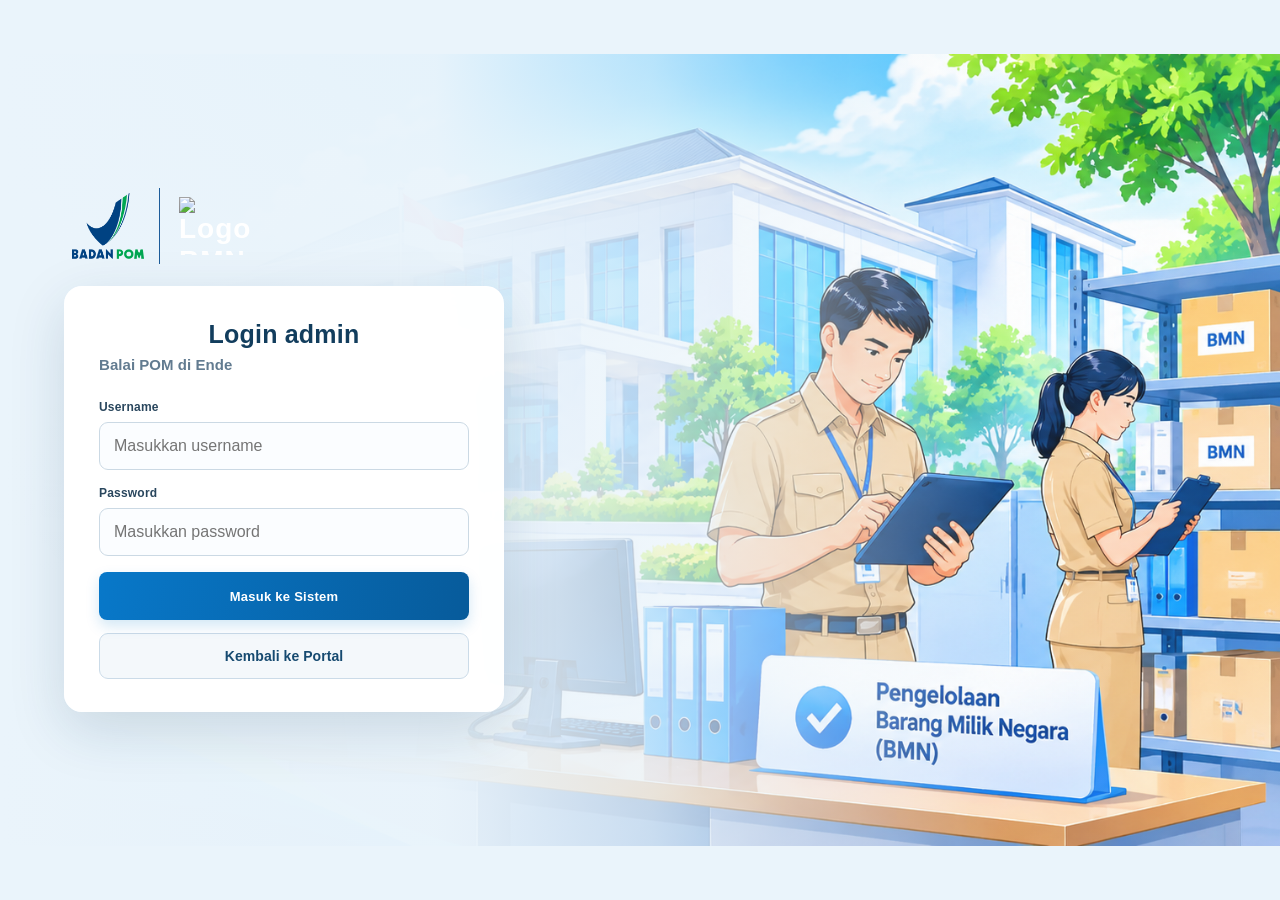
==== admin.html @ e9ae638e "Fix dashboard status indicators and master asset count" ====
<!DOCTYPE html>
<html>
<head>
  <base target="_top">
  <meta charset="UTF-8">
  <meta name="viewport" content="width=device-width, initial-scale=1">
  <link rel="icon" type="image/png" href="logo-bmn.png.png">

  <title>Sistem Manajemen BMN | Balai POM di Ende</title>

  <style>
    :root {
      --navy: #173B5E;
      --navy-dark: #102D49;
      --blue: #2563eb;
      --bg: #f3f6fa;
      --white: #ffffff;
      --text: #1e293b;
      --muted: #64748b;
      --border: #e2e8f0;
      --green: #15803d;
      --red: #dc2626;
      --orange: #d97706;
    }

    * {
      box-sizing: border-box;
      margin: 0;
      padding: 0;
      font-family: Arial, Helvetica, sans-serif;
    }

    body {
      background: var(--bg);
      color: var(--text);
      min-height: 100vh;
    }

    button, input, select, textarea {
      font: inherit;
    }

    button {
      cursor: pointer;
    }

    .hidden {
      display: none !important;
    }

    /* LOGIN */

    #loginPage {
      min-height: 100vh;
      display: flex;
      justify-content: center;
      align-items: center;
      padding: 20px;
      background: linear-gradient(135deg, #102d49, #25618f);
    }

    .login-card {
      background: white;
      width: 100%;
      max-width: 420px;
      padding: 36px;
      border-radius: 16px;
      box-shadow: 0 15px 45px rgba(0,0,0,.2);
    }

    .login-logo {
      width: 65px;
      height: 65px;
      border-radius: 15px;
      background: var(--navy);
      color: white;
      display: flex;
      align-items: center;
      justify-content: center;
      font-size: 28px;
      font-weight: bold;
      margin: 0 auto 18px;
    }

    .login-card h1 {
      text-align: center;
      font-size: 23px;
      color: var(--navy);
      margin-bottom: 7px;
    }

    .login-card .subtitle {
      text-align: center;
      color: var(--muted);
      font-size: 13px;
      margin-bottom: 28px;
    }

    .field {
      margin-bottom: 16px;
    }

    .field label {
      display: block;
      margin-bottom: 7px;
      font-size: 13px;
      font-weight: 600;
    }

    .field input,
    .field select,
    .field textarea {
      width: 100%;
      border: 1px solid var(--border);
      padding: 11px 12px;
      border-radius: 8px;
      outline: none;
      background: white;
      color: var(--text);
    }

    .field input:focus,
    .field select:focus,
    .field textarea:focus {
      border-color: var(--blue);
      box-shadow: 0 0 0 3px rgba(37,99,235,.1);
    }

    .btn {
      border: none;
      padding: 10px 15px;
      border-radius: 8px;
      font-weight: 600;
      font-size: 13px;
      transition: .2s;
    }

    .btn-primary {
      background: var(--navy);
      color: white;
    }

    .btn-primary:hover {
      background: var(--navy-dark);
    }

    .btn-blue {
      background: var(--blue);
      color: white;
    }

    .btn-light {
      background: #eaf0f6;
      color: var(--navy);
    }

    .btn-danger {
      background: #fee2e2;
      color: #b91c1c;
    }

    .btn-success {
      background: #dcfce7;
      color: #166534;
    }

    .btn-block {
      width: 100%;
    }

    .login-error {
      color: var(--red);
      background: #fef2f2;
      padding: 10px;
      border-radius: 7px;
      font-size: 13px;
      margin-bottom: 15px;
    }

    /* LAYOUT */

    #appPage {
      min-height: 100vh;
    }

    .sidebar {
      position: fixed;
      left: 0;
      top: 0;
      bottom: 0;
      width: 245px;
      background: var(--navy-dark);
      color: white;
      padding: 22px 14px;
      z-index: 20;
      overflow-y: auto;
    }

    .brand {
      padding: 8px 12px 25px;
      border-bottom: 1px solid rgba(255,255,255,.15);
      margin-bottom: 20px;
    }

    .brand strong {
      font-size: 18px;
      display: block;
    }

    .brand span {
      color: #bdcfe0;
      font-size: 11px;
      display: block;
      margin-top: 6px;
    }

    .menu-label {
      font-size: 10px;
      color: #9fb4c8;
      padding: 10px 12px;
      text-transform: uppercase;
      letter-spacing: 1px;
    }

    .menu-item {
      display: flex;
      align-items: center;
      gap: 12px;
      padding: 12px;
      border-radius: 8px;
      color: #dce7f1;
      margin-bottom: 5px;
      font-size: 13px;
      cursor: pointer;
      transition: .2s;
    }

    .menu-item:hover,
    .menu-item.active {
      background: rgba(255,255,255,.14);
      color: white;
    }

    .menu-icon {
      width: 20px;
      text-align: center;
      font-size: 16px;
    }

    .sidebar-bottom {
      position: absolute;
      left: 14px;
      right: 14px;
      bottom: 20px;
    }

    .main {
      margin-left: 245px;
      min-height: 100vh;
    }

    .topbar {
      height: 70px;
      background: white;
      border-bottom: 1px solid var(--border);
      display: flex;
      justify-content: space-between;
      align-items: center;
      padding: 0 28px;
    }

    .topbar h2 {
      font-size: 18px;
      color: var(--navy);
    }

    .admin-info {
      display: flex;
      align-items: center;
      gap: 10px;
      font-size: 13px;
    }

    .avatar {
      width: 35px;
      height: 35px;
      border-radius: 50%;
      background: #dbeafe;
      color: var(--navy);
      display: flex;
      align-items: center;
      justify-content: center;
      font-weight: bold;
    }

    .content {
      padding: 28px;
    }

    .page-heading {
      display: flex;
      justify-content: space-between;
      align-items: center;
      gap: 15px;
      flex-wrap: wrap;
      margin-bottom: 22px;
    }

    .page-heading h1 {
      font-size: 23px;
      color: var(--navy);
      margin-bottom: 6px;
    }

    .page-heading p {
      color: var(--muted);
      font-size: 13px;
    }

    /* DASHBOARD */

    .stats-grid {
      display: grid;
      grid-template-columns: repeat(4, minmax(0, 1fr));
      gap: 16px;
      margin-bottom: 24px;
    }

    .stat-card {
      background: white;
      border: 1px solid var(--border);
      border-radius: 12px;
      padding: 20px;
    }

    .stat-card .stat-title {
      color: var(--muted);
      font-size: 12px;
      margin-bottom: 12px;
    }

    .stat-card .stat-value {
      color: var(--navy);
      font-size: 28px;
      font-weight: bold;
    }

    .stat-card .stat-note {
      color: var(--muted);
      font-size: 11px;
      margin-top: 8px;
    }

    .panel {
      background: white;
      border: 1px solid var(--border);
      border-radius: 12px;
      padding: 20px;
      margin-bottom: 20px;
    }

    .panel h3 {
      color: var(--navy);
      font-size: 16px;
      margin-bottom: 12px;
    }

    .panel p {
      color: var(--muted);
      font-size: 13px;
      line-height: 1.7;
    }

    /* MASTER BMN */

    .filter-bar {
      display: grid;
      grid-template-columns: 2fr 1fr 1fr auto;
      gap: 10px;
      margin-bottom: 18px;
    }

    .filter-bar input,
    .filter-bar select {
      width: 100%;
      padding: 10px 12px;
      border: 1px solid var(--border);
      border-radius: 8px;
      outline: none;
      background: white;
      min-width: 0;
    }

    .table-wrap {
      background: white;
      border: 1px solid var(--border);
      border-radius: 12px;
      overflow: hidden;
    }

    .table-scroll {
      overflow-x: auto;
    }

    table {
      width: 100%;
      border-collapse: collapse;
      min-width: 900px;
    }

    th, td {
      text-align: left;
      padding: 13px 14px;
      border-bottom: 1px solid var(--border);
      font-size: 12px;
      vertical-align: middle;
    }

    th {
      background: #f8fafc;
      color: #475569;
      font-weight: 700;
      white-space: nowrap;
    }

    td {
      color: #334155;
    }

    tbody tr:hover {
      background: #f8fafc;
    }

    .badge {
      display: inline-block;
      border-radius: 20px;
      padding: 5px 9px;
      font-size: 10px;
      font-weight: bold;
      white-space: nowrap;
    }

    .badge-green {
      color: #166534;
      background: #dcfce7;
    }

    .badge-red {
      color: #991b1b;
      background: #fee2e2;
    }

    .badge-orange {
      color: #92400e;
      background: #fef3c7;
    }

    .badge-gray {
      color: #475569;
      background: #e2e8f0;
    }

    .action-buttons {
      display: flex;
      gap: 6px;
      white-space: nowrap;
    }

    .action-buttons button {
      padding: 6px 9px;
      font-size: 11px;
    }

    .empty-state {
      text-align: center;
      color: var(--muted);
      padding: 35px !important;
    }

    .table-footer {
      padding: 12px 15px;
      color: var(--muted);
      font-size: 12px;
    }

    /* FORM MODAL */

    .modal {
      position: fixed;
      inset: 0;
      background: rgba(15,23,42,.55);
      z-index: 100;
      display: flex;
      justify-content: center;
      align-items: center;
      padding: 18px;
    }

    .modal-card {
      width: 100%;
      max-width: 760px;
      max-height: 92vh;
      overflow-y: auto;
      background: white;
      border-radius: 14px;
      box-shadow: 0 20px 60px rgba(0,0,0,.2);
    }

    .modal-header {
      padding: 20px 24px;
      border-bottom: 1px solid var(--border);
      display: flex;
      justify-content: space-between;
      align-items: center;
    }

    .modal-header h3 {
      color: var(--navy);
      font-size: 18px;
    }

    .close-button {
      border: none;
      background: transparent;
      font-size: 25px;
      color: var(--muted);
    }

    .modal-body {
      padding: 22px 24px;
    }

    .form-grid {
      display: grid;
      grid-template-columns: repeat(2, minmax(0, 1fr));
      gap: 0 16px;
    }

    .field textarea {
      resize: vertical;
      min-height: 75px;
    }

    .full-width {
      grid-column: 1 / -1;
    }

    .modal-footer {
      padding: 16px 24px;
      border-top: 1px solid var(--border);
      display: flex;
      justify-content: flex-end;
      gap: 10px;
    }

    /* LOADING & TOAST */

    .loading {
      color: var(--muted);
      font-size: 13px;
      padding: 20px;
      text-align: center;
    }

    .toast {
      position: fixed;
      right: 22px;
      bottom: 22px;
      z-index: 200;
      padding: 13px 18px;
      border-radius: 9px;
      background: #166534;
      color: white;
      font-size: 13px;
      box-shadow: 0 5px 20px rgba(0,0,0,.15);
      max-width: calc(100% - 44px);
    }

    .toast.error {
      background: #b91c1c;
    }

    .mobile-menu {
      display: none;
      border: none;
      background: transparent;
      font-size: 23px;
      color: var(--navy);
    }

    .coming-soon {
      background: white;
      border: 1px solid var(--border);
      border-radius: 12px;
      padding: 35px;
      text-align: center;
    }

    .coming-soon h3 {
      color: var(--navy);
      margin-bottom: 10px;
    }

    .coming-soon p {
      color: var(--muted);
      font-size: 13px;
      line-height: 1.7;
    }

    @media (max-width: 1050px) {
      .stats-grid {
        grid-template-columns: repeat(2, 1fr);
      }

      .filter-bar {
        grid-template-columns: 1fr 1fr;
      }
    }

    @media (max-width: 700px) {
      .sidebar {
        transform: translateX(-100%);
        transition: .25s;
      }

      .sidebar.show {
        transform: translateX(0);
      }

      .main {
        margin-left: 0;
      }

      .mobile-menu {
        display: block;
      }

      .topbar {
        padding: 0 15px;
        gap: 10px;
      }

      .topbar h2 {
        font-size: 15px;
      }

      .content {
        padding: 18px 14px;
      }

      .stats-grid {
        grid-template-columns: repeat(2, 1fr);
        gap: 10px;
      }

      .stat-card {
        padding: 15px;
      }

      .stat-card .stat-value {
        font-size: 23px;
      }

      .filter-bar {
        grid-template-columns: 1fr;
      }

      .form-grid {
        grid-template-columns: 1fr;
      }

      .full-width {
        grid-column: auto;
      }

      .login-card {
        padding: 27px 22px;
      }
    }

    /* PENYEGARAN TAMPILAN */
    body { background:linear-gradient(180deg,#eef3f9 0%,#f7f9fc 260px); }
    .btn { box-shadow:0 2px 5px rgba(15,23,42,.08); }
    .btn:hover { transform:translateY(-1px); filter:brightness(1.04); }
    .modal { backdrop-filter:blur(5px); }
    .modal-card { border:1px solid rgba(226,232,240,.9); box-shadow:0 24px 80px rgba(15,23,42,.28); }
    .modal-header { background:linear-gradient(135deg,#f8fbff,#fff); }
    input,select,textarea { transition:border-color .18s,box-shadow .18s; }
    input:focus,select:focus,textarea:focus { border-color:#3b82f6; box-shadow:0 0 0 3px rgba(59,130,246,.12); }
    .app-dialog-backdrop { position:fixed; inset:0; z-index:1000; display:flex; align-items:center; justify-content:center; padding:18px; background:rgba(15,23,42,.58); backdrop-filter:blur(5px); }
    .app-dialog { width:min(100%,480px); max-height:90vh; overflow:auto; background:#fff; border-radius:18px; box-shadow:0 25px 80px rgba(0,0,0,.3); animation:dialogIn .18s ease-out; }
    @keyframes dialogIn { from{opacity:0;transform:translateY(12px) scale(.98)} to{opacity:1;transform:none} }
    .app-dialog-head { padding:22px 24px 12px; display:flex; gap:13px; align-items:center; }
    .app-dialog-icon { width:44px;height:44px;border-radius:14px;display:grid;place-items:center;background:#eff6ff;color:#1d4ed8;font-size:22px;flex:none; }
    .app-dialog-head h3 { color:#173b5e;font-size:18px;margin:0 0 4px; }
    .app-dialog-head p { color:#64748b;font-size:12px;line-height:1.5;margin:0; }
    .app-dialog-body { padding:12px 24px 20px; }
    .app-dialog-body label { display:block;font-size:12px;font-weight:700;color:#334155;margin:12px 0 6px; }
    .app-dialog-body input,.app-dialog-body select,.app-dialog-body textarea { width:100%;padding:11px 12px;border:1px solid #dbe3ed;border-radius:9px;font-size:14px; }
    .app-dialog-foot { display:flex;justify-content:flex-end;gap:9px;padding:14px 24px 22px;border-top:1px solid #edf1f6; }
    .app-dialog-foot button { min-width:100px;padding:10px 15px;border:0;border-radius:9px;font-weight:700; }
    .app-dialog-cancel { background:#f1f5f9;color:#475569; }
    .app-dialog-ok { background:#173b5e;color:white; }
    .app-dialog-ok.danger { background:#dc2626; }
    .app-dialog-note { color:#64748b;font-size:11px;line-height:1.5;margin-top:7px; }
    @media(max-width:600px){.app-dialog{border-radius:16px}.app-dialog-head{padding:18px 18px 10px}.app-dialog-body{padding:10px 18px 16px}.app-dialog-foot{padding:12px 18px 18px}}



    /* REDESAIN VISUAL ADMIN - tanpa mengubah struktur dan fungsi */
    :root{
      --navy:#123653;--navy-dark:#0b263d;--blue:#2476c7;--bg:#f3f7fb;
      --border:#e3ebf3;--text:#172b3d;--muted:#718096;
      --green:#16845b;--red:#d94b52;--orange:#d28a25;
      --shadow:0 10px 30px rgba(24,55,82,.07);
    }
    html{scroll-behavior:smooth}
    body{background:#f3f7fb;color:var(--text);font-family:Inter,"Segoe UI",Arial,sans-serif;letter-spacing:.05px}
    #loginPage{position:relative;overflow:hidden;background:radial-gradient(circle at 15% 15%,rgba(85,166,218,.3),transparent 32%),radial-gradient(circle at 85% 85%,rgba(30,110,160,.35),transparent 35%),linear-gradient(135deg,#0b263d,#164c70 58%,#1d6590)}
    #loginPage:before,#loginPage:after{content:"";position:absolute;border:1px solid rgba(255,255,255,.13);border-radius:50%;width:420px;height:420px;right:-140px;top:-170px}
    #loginPage:after{width:280px;height:280px;right:auto;left:-110px;top:auto;bottom:-130px}
    .login-card{position:relative;z-index:1;max-width:440px;padding:42px 38px;border:1px solid rgba(255,255,255,.55);border-radius:24px;box-shadow:0 28px 80px rgba(2,19,34,.32)}
    .login-logo{width:74px;height:74px;border-radius:22px;background:linear-gradient(145deg,#1c5b83,#123653);box-shadow:0 10px 24px rgba(18,54,83,.24);letter-spacing:1px}
    .login-card h1{font-size:25px;letter-spacing:-.5px}
    .login-card .subtitle{line-height:1.6}
    .field label{color:#344b60;font-size:12px;letter-spacing:.2px}
    .field input,.field select,.field textarea,.filter-bar input,.filter-bar select{border:1px solid #dce6ef;border-radius:11px;padding:12px 14px;background:#fbfdff;transition:.2s}
    .field input:focus,.field select:focus,.field textarea:focus,.filter-bar input:focus,.filter-bar select:focus{background:#fff;border-color:#4b9bd5;box-shadow:0 0 0 4px rgba(36,118,199,.10)}
    .btn{border-radius:10px;padding:10px 16px;letter-spacing:.1px;transition:transform .18s,box-shadow .18s,background .18s}
    .btn-primary{background:linear-gradient(135deg,#164a70,#1e6796);box-shadow:0 5px 12px rgba(22,74,112,.18)}
    .btn-blue{background:linear-gradient(135deg,#2476c7,#398ed4)}
    .btn-success{background:#e2f5ed;color:#13734e}
    .btn-danger{background:#fff0f0;color:#bd343d}
    .btn:hover{transform:translateY(-2px);box-shadow:0 7px 16px rgba(15,45,70,.13)}
    .sidebar{width:258px;padding:25px 16px;background:linear-gradient(180deg,#0d2d46 0%,#123d5d 58%,#16496a 100%);box-shadow:8px 0 30px rgba(15,42,64,.08)}
    .brand{padding:9px 13px 25px;margin-bottom:22px;border-bottom:1px solid rgba(255,255,255,.12)}
    .brand strong{font-size:17px;letter-spacing:1.15px;color:#fff}
    .brand span{font-size:11px;line-height:1.6;color:#b8ccdc}
    .menu-label{padding:12px 13px 9px;color:#8eacc2;font-size:9px;letter-spacing:1.5px}
    .menu-item{position:relative;min-height:44px;padding:12px 13px;border-radius:11px;color:#d5e3ee;font-size:13px;transition:.2s}
    .menu-item:hover{background:rgba(255,255,255,.09);transform:translateX(2px)}
    .menu-item.active{background:linear-gradient(100deg,rgba(75,157,211,.28),rgba(255,255,255,.10));color:#fff;box-shadow:inset 3px 0 #70c1f0}
    .menu-icon{width:22px;font-size:17px;color:#9cc8e4}
    .sidebar-bottom{border-top:1px solid rgba(255,255,255,.12);padding-top:12px}
    .main{margin-left:258px}
    .topbar{position:sticky;top:0;z-index:15;height:76px;padding:0 34px;background:rgba(255,255,255,.92);backdrop-filter:blur(14px);border-bottom:1px solid #e7eef5;box-shadow:0 3px 15px rgba(21,54,79,.035)}
    .topbar h2{font-size:17px;font-weight:700;letter-spacing:-.2px;color:#183d59}
    .admin-info{padding:7px 12px 7px 8px;border:1px solid #e8eef4;border-radius:30px;background:#fbfdff}
    .avatar{width:37px;height:37px;background:linear-gradient(145deg,#d8efff,#b8d9f0);color:#164b70}
    .content{max-width:1700px;margin:0 auto;padding:30px 34px 48px}
    .page-heading{margin-bottom:25px}
    .page-heading h1{font-size:25px;letter-spacing:-.65px;color:#153c59}
    .page-heading p{font-size:13px;color:#78899a}
    .stats-grid{grid-template-columns:repeat(4,minmax(0,1fr));gap:17px;margin-bottom:26px}
    .stat-card{position:relative;overflow:hidden;min-height:132px;padding:21px 22px;border:1px solid #e7edf3;border-radius:16px;box-shadow:var(--shadow);transition:transform .2s,box-shadow .2s}
    .stat-card:hover{transform:translateY(-3px);box-shadow:0 16px 34px rgba(24,55,82,.11)}
    .stat-card:after{content:"";position:absolute;width:90px;height:90px;right:-28px;bottom:-38px;border-radius:50%;background:rgba(36,118,199,.055)}
    .stat-card:nth-child(2):after{background:rgba(22,132,91,.08)}.stat-card:nth-child(3):after{background:rgba(36,118,199,.09)}.stat-card:nth-child(4):after{background:rgba(210,138,37,.09)}
    .stat-card .stat-title{font-size:11px;font-weight:700;letter-spacing:.45px;text-transform:uppercase;color:#718397;margin-bottom:14px}
    .stat-card .stat-value{font-size:32px;line-height:1;color:#183f5e;letter-spacing:-1px}
    .stat-card .stat-note{font-size:11px;margin-top:11px;color:#91a0ae}
    .panel,.table-wrap,.coming-soon{border:1px solid #e5edf4;border-radius:16px;box-shadow:var(--shadow)}
    .panel{padding:24px;background:linear-gradient(135deg,#fff,#fbfdff)}
    .panel h3{font-size:16px;margin-bottom:9px;color:#173f5e}
    .panel p{line-height:1.8}
    .filter-bar{gap:12px;margin-bottom:20px}
    .table-wrap{background:#fff}
    .table-scroll{scrollbar-width:thin;scrollbar-color:#c6d4e0 #f4f7fa}
    table{min-width:920px}
    th,td{padding:14px 15px;font-size:12px}
    th{background:#f4f8fb;color:#536b80;font-size:10px;text-transform:uppercase;letter-spacing:.55px;border-bottom:1px solid #e4edf4}
    td{color:#40576a}
    tbody tr{transition:background .15s}
    tbody tr:hover{background:#f5faff}
    .badge{padding:6px 10px;font-size:10px;letter-spacing:.2px}
    .modal-card{border-radius:18px}
    .modal-header{padding:22px 26px;background:linear-gradient(120deg,#f3f8fc,#fff)}
    .modal-body{padding:25px 26px}
    .modal-footer{padding:17px 26px}
    .toast{border-radius:12px;box-shadow:0 12px 35px rgba(0,0,0,.18)}
    .app-dialog{border:1px solid #e4edf4}
    @media(max-width:1200px){.content{padding:25px 24px}.stats-grid{grid-template-columns:repeat(3,minmax(0,1fr))}}
    @media(max-width:700px){
      .sidebar{width:270px;box-shadow:16px 0 45px rgba(0,0,0,.2)}
      .topbar{height:64px;padding:0 14px}.admin-info{gap:7px;padding:5px 8px}.avatar{width:32px;height:32px}
      .content{padding:22px 13px 34px}.page-heading h1{font-size:22px}
      .stats-grid{grid-template-columns:repeat(2,minmax(0,1fr));gap:10px}
      .stat-card{min-height:116px;padding:15px;border-radius:13px}.stat-card .stat-title{font-size:9px;line-height:1.4}.stat-card .stat-value{font-size:26px}
      .panel{padding:18px}.table-wrap{border-radius:12px}.filter-bar{gap:9px}
      .modal{padding:9px}.modal-card{border-radius:15px;max-height:94vh}.modal-header,.modal-body,.modal-footer{padding-left:17px;padding-right:17px}
      .login-card{border-radius:20px;padding:32px 23px}
    }


    /* IDENTITAS RESMI BALAI POM DI ENDE */
    .login-brand{display:flex;flex-direction:column;align-items:center;text-align:center;margin:0 auto 24px}
    .login-logo{width:154px;height:138px;padding:12px 17px;background:#fff;border:1px solid #e7eef3;border-radius:20px;display:flex;align-items:center;justify-content:center;box-shadow:0 12px 28px rgba(13,45,70,.12);margin:0 auto 13px}
    .login-logo img{display:block;width:100%;height:100%;object-fit:contain}
    .login-brand-name{font-size:13px;font-weight:800;letter-spacing:1.5px;color:#174b70;text-transform:uppercase;margin-bottom:5px}
    .login-brand-place{font-size:12px;font-weight:700;letter-spacing:.7px;color:#16845b}
    .login-card h1{margin-top:20px}
    .brand{display:flex;flex-direction:column;align-items:center;text-align:center;padding:8px 10px 22px}
    .brand-logo-wrap{width:132px;height:112px;padding:9px 14px;background:#fff;border-radius:17px;display:flex;align-items:center;justify-content:center;box-shadow:0 9px 22px rgba(0,0,0,.16);margin-bottom:13px}
    .brand-logo-wrap img{width:100%;height:100%;object-fit:contain}
    .brand strong{font-size:14px!important;letter-spacing:1.1px!important;line-height:1.45}
    .brand span{font-size:11px!important;color:#bde5d4!important;font-weight:700;letter-spacing:.6px;margin-top:5px!important}
    @media(max-width:700px){.brand-logo-wrap{width:118px;height:100px}.login-logo{width:140px;height:126px}}

  

    /* LOGIN PREMIUM: identitas BPOM dengan aksen geometris terinspirasi tenun Flores */
    #loginPage{
      min-height:100vh;position:relative;isolation:isolate;overflow:hidden;
      display:flex;align-items:center;justify-content:center;padding:34px 20px;
      background:
        radial-gradient(ellipse at 12% 18%,rgba(0,166,100,.24),transparent 28%),
        radial-gradient(ellipse at 88% 82%,rgba(43,139,194,.28),transparent 32%),
        linear-gradient(132deg,#071f35 0%,#103d61 52%,#0d5270 100%);
    }
    #loginPage:before{
      content:"";position:absolute;z-index:-1;inset:auto -7% -90px -7%;height:210px;opacity:.28;
      background:
       repeating-linear-gradient(135deg,transparent 0 18px,rgba(255,255,255,.42) 18px 21px,transparent 21px 39px),
       repeating-linear-gradient(45deg,rgba(0,166,100,.65) 0 8px,transparent 8px 23px);
      clip-path:polygon(0 24%,8% 24%,12% 0,16% 24%,24% 24%,28% 0,32% 24%,40% 24%,44% 0,48% 24%,56% 24%,60% 0,64% 24%,72% 24%,76% 0,80% 24%,88% 24%,92% 0,96% 24%,100% 24%,100% 100%,0 100%);
    }
    #loginPage:after{
      content:"";position:absolute;z-index:-1;width:540px;height:540px;right:-230px;top:-250px;border-radius:50%;
      border:1px solid rgba(255,255,255,.18);box-shadow:0 0 0 26px rgba(255,255,255,.025),0 0 0 54px rgba(255,255,255,.025),0 0 0 82px rgba(255,255,255,.02);
    }
    .login-card{
      width:min(100%,470px);max-width:470px;position:relative;z-index:1;overflow:hidden;
      padding:42px 42px 38px;background:rgba(255,255,255,.98);border:1px solid rgba(255,255,255,.72);
      border-radius:26px;box-shadow:0 30px 90px rgba(0,14,29,.38);
    }
    .login-card:before{content:"";position:absolute;top:0;left:0;right:0;height:7px;background:linear-gradient(90deg,#07518a 0 48%,#00a65a 48% 72%,#07518a 72%)}
    .login-brand{margin:2px auto 20px;position:relative}
    .login-logo{
      width:166px;height:145px;padding:13px 18px;margin:0 auto 17px;border-radius:19px;
      background:linear-gradient(145deg,#fff,#f5f9fc);border:1px solid #e3edf3;
      box-shadow:0 12px 30px rgba(15,57,87,.13),inset 0 1px 0 #fff;
    }
    .login-logo img{width:100%;height:100%;object-fit:contain}
    .login-brand-name{font-size:15px;font-weight:900;letter-spacing:1.55px;color:#124a75;margin-bottom:6px}
    .login-brand-place{font-size:12px;font-weight:800;letter-spacing:1.8px;color:#079b59}
    .login-brand:after{
      content:"";display:block;width:112px;height:7px;margin:17px auto 0;border-radius:8px;
      background:repeating-linear-gradient(90deg,#0b5489 0 10px,transparent 10px 15px,#00a65a 15px 25px,transparent 25px 30px);
      opacity:.8;
    }
    .login-card .subtitle{font-size:13px;line-height:1.7;color:#687d8e;margin:0 0 25px;text-align:center}
    .login-card .field label{font-size:12px;font-weight:800;color:#27465e;margin-bottom:8px}
    .login-card .field input{height:47px;border-radius:12px;background:#f8fbfd;border:1px solid #dce7ef;padding:0 14px}
    .login-card .field input:focus{outline:none;background:#fff;border-color:#1681b8;box-shadow:0 0 0 4px rgba(22,129,184,.11)}
    .login-card .btn-primary{min-height:48px;border:0;border-radius:12px;background:linear-gradient(105deg,#104b76,#176c9c);font-weight:800;letter-spacing:.25px;box-shadow:0 9px 20px rgba(16,75,118,.22)}
    .login-card .btn-primary:hover{background:linear-gradient(105deg,#0d3e63,#0c8b61);transform:translateY(-1px)}
    .login-card #loginError{border-radius:10px}
    @media(max-width:600px){
      #loginPage{padding:20px 14px}
      .login-card{padding:35px 23px 30px;border-radius:21px}
      .login-logo{width:145px;height:128px}
      .login-brand-name{font-size:13px;letter-spacing:1.2px}
      .login-brand-place{font-size:11px;letter-spacing:1.4px}
      #loginPage:before{height:130px;bottom:-55px}
    }

  
/* ===== VISUAL REFRESH: BPOM ENDE / MOCKUP INSPIRED ===== */
:root{--navy:#123a5b;--navy-dark:#0b2944;--blue:#1677bd;--blue2:#0d5e9b;--bg:#f2f6fa;--text:#172b3e;--muted:#718096;--line:#e2eaf1;--green:#16845b;--gold:#d9a441;--shadow:0 16px 42px rgba(16,48,76,.10)}
*{scrollbar-color:#b9cbd9 transparent}
body{background:radial-gradient(circle at 90% 0%,rgba(37,126,175,.08),transparent 28%),#f2f6fa;color:var(--text)}
#loginPage{min-height:100vh;display:flex;align-items:center;justify-content:center;padding:32px 18px;background:linear-gradient(135deg,#092b49 0%,#124d76 55%,#1975a4 100%);position:relative;overflow:hidden}
#loginPage:before{content:"";position:absolute;inset:0;opacity:.16;background-image:repeating-linear-gradient(45deg,transparent 0 22px,rgba(255,255,255,.20) 23px 24px,transparent 25px 48px),repeating-linear-gradient(-45deg,transparent 0 22px,rgba(255,255,255,.12) 23px 24px,transparent 25px 48px);mask-image:linear-gradient(90deg,#000,transparent 78%)}
#loginPage:after{content:"";position:absolute;width:540px;height:540px;border:1px solid rgba(255,255,255,.14);border-radius:50%;right:-170px;bottom:-260px;box-shadow:0 0 0 35px rgba(255,255,255,.035),0 0 0 75px rgba(255,255,255,.025)}
.login-card{position:relative;z-index:1;width:min(100%,460px);padding:38px 42px;border:1px solid rgba(255,255,255,.65);border-radius:24px;background:rgba(255,255,255,.97);box-shadow:0 28px 80px rgba(0,0,0,.25)}
.login-brand{margin-bottom:28px}.login-logo{width:104px;height:104px;margin:0 auto 16px;padding:10px;background:#fff;border-radius:22px;box-shadow:0 7px 24px rgba(20,67,99,.12);display:grid;place-items:center}.login-logo img{max-width:100%;max-height:100%;object-fit:contain}.login-brand-name{font-size:19px;font-weight:850;letter-spacing:.07em;color:#123e60}.login-brand-place{font-size:12px;font-weight:750;letter-spacing:.18em;color:#1680ae;margin-top:5px}
.login-card h1,.login-card h2{color:#173b5b}.login-card input{min-height:46px;border:1px solid #d7e2ec;border-radius:11px;background:#fbfdff}.login-card input:focus{border-color:#1680bd;box-shadow:0 0 0 3px rgba(22,128,189,.12);outline:0}.login-card button{min-height:47px;border-radius:11px;background:linear-gradient(110deg,#14517c,#167db5);box-shadow:0 8px 18px rgba(20,92,139,.22);font-weight:750}
#appPage{min-height:100vh;background:#f3f7fb}
.sidebar{background:linear-gradient(180deg,#103a5c 0%,#0c2c49 100%);color:#eaf4fb;box-shadow:8px 0 28px rgba(13,45,72,.10);border-right:1px solid rgba(255,255,255,.08)}
.brand{padding:25px 20px 23px;border-bottom:1px solid rgba(255,255,255,.13);text-align:center}.brand-logo-wrap{width:76px;height:76px;margin:0 auto 12px;padding:8px;border-radius:18px;background:#fff;box-shadow:0 8px 22px rgba(0,0,0,.16);display:grid;place-items:center}.brand-logo-wrap img{max-width:100%;max-height:100%;object-fit:contain}.brand-name,.brand-title,.brand-place{color:#fff!important}.sidebar .menu-item{margin:5px 12px;border-radius:10px;color:#d5e6f2;transition:.2s}.sidebar .menu-item:hover{background:rgba(255,255,255,.11);color:#fff}.sidebar .menu-item.active{background:linear-gradient(100deg,#197db6,#126397);color:#fff;box-shadow:0 7px 18px rgba(0,0,0,.15)}.sidebar .menu-item.active:before{background:#f2c66d}
.main{min-width:0}.topbar{height:76px;padding:0 30px;background:rgba(255,255,255,.94);border-bottom:1px solid #e5edf4;box-shadow:0 4px 16px rgba(22,52,78,.035);backdrop-filter:blur(10px)}.topbar h2{font-size:18px;font-weight:800;color:#173b5b}.admin-info{padding:7px 12px;border:1px solid #e7edf3;border-radius:14px;background:#fff}.avatar{background:linear-gradient(135deg,#1b75a8,#123e61);box-shadow:0 4px 10px rgba(18,62,97,.18)}
.content{padding:30px;max-width:1600px;margin:0 auto}.page-heading{margin-bottom:23px}.page-heading h1{font-size:26px;font-weight:850;color:#153d5d;letter-spacing:-.025em}.page-heading p{color:#728396;margin-top:6px}.stats-grid{gap:16px}.stat-card{position:relative;overflow:hidden;border:1px solid #e5edf4;border-radius:17px;background:#fff;box-shadow:0 7px 22px rgba(20,54,82,.055);padding:21px;transition:transform .2s,box-shadow .2s}.stat-card:hover{transform:translateY(-3px);box-shadow:0 14px 28px rgba(20,54,82,.10)}.stat-card:after{content:"";position:absolute;right:-22px;top:-28px;width:95px;height:95px;border-radius:50%;background:rgba(27,123,177,.055)}.stat-title{font-size:12px;font-weight:750;color:#6b7e90;letter-spacing:.025em}.stat-value{font-size:31px;font-weight:850;color:#153f60;margin:10px 0 5px}.stat-note{font-size:11px;color:#8b9aaa}.panel{border:1px solid #e5edf4;border-radius:17px;background:#fff;box-shadow:0 7px 22px rgba(20,54,82,.05);padding:23px;margin-bottom:20px}.panel h3{color:#173f60;font-weight:800}.panel p{color:#6b7e90;line-height:1.7}
button,.btn{transition:transform .16s,box-shadow .16s,filter .16s}button:hover,.btn:hover{filter:brightness(1.035)}button:active,.btn:active{transform:translateY(1px)}input,select,textarea{border-radius:10px!important;border-color:#dce6ef!important}input:focus,select:focus,textarea:focus{border-color:#2684ba!important;box-shadow:0 0 0 3px rgba(38,132,186,.11)!important;outline:0}table{border-collapse:separate;border-spacing:0}thead th{background:#f2f7fb!important;color:#4d6579!important;font-size:11px;text-transform:uppercase;letter-spacing:.04em}tbody tr:hover{background:#f7fbfe}.modal-card{border:1px solid #e4edf4;border-radius:20px;box-shadow:0 24px 70px rgba(8,34,56,.25)}
@media(max-width:900px){.content{padding:20px 16px}.topbar{padding:0 16px}.login-card{padding:30px 24px}}
@media(max-width:560px){.login-card{padding:26px 19px;border-radius:19px}.page-heading h1{font-size:22px}.stats-grid{gap:10px}.stat-card{padding:15px}.stat-value{font-size:25px}}



/* ===== REDESAIN DASHBOARD BPOM ENDE – MOCKUP MATCH ===== */
:root{--navy:#123b5b;--navy-dark:#0c2d47;--blue:#1478ad;--bg:#f2f7fb;--green:#00a66a;--border:#e2ebf2;--text:#183b56;--muted:#71869a}
body{background:#f2f7fb;color:var(--text)}
#loginPage{background:radial-gradient(circle at 15% 12%,rgba(41,133,177,.42),transparent 28%),linear-gradient(135deg,#0b2b45,#14577d 65%,#16749a);position:relative;overflow:hidden}
#loginPage:before,.sidebar:after{content:"";position:absolute;inset:0;pointer-events:none;opacity:.10;background-image:repeating-linear-gradient(45deg,transparent 0 27px,rgba(255,255,255,.45) 28px 29px,transparent 30px 56px),repeating-linear-gradient(-45deg,transparent 0 27px,rgba(255,255,255,.22) 28px 29px,transparent 30px 56px)}
.login-card{position:relative;z-index:1;max-width:450px;padding:42px 40px;border-radius:24px;border:1px solid rgba(255,255,255,.7);box-shadow:0 28px 75px rgba(0,0,0,.28)}
.login-logo{background:#fff;width:88px;height:88px;padding:9px;border-radius:19px;box-shadow:0 9px 25px rgba(16,52,76,.15)}
.login-logo img{width:100%;height:100%;object-fit:contain}
.login-card h1{font-size:23px;letter-spacing:.2px}.login-card .subtitle{line-height:1.6}
.sidebar{width:278px;padding:28px 16px 22px;background:linear-gradient(180deg,#123e5f 0%,#0d2f4b 100%);box-shadow:8px 0 30px rgba(16,50,73,.08);overflow:hidden}
.sidebar:after{inset:0;z-index:0;opacity:.045}
.sidebar>*{position:relative;z-index:1}
.brand{text-align:center;padding:22px 12px 27px;margin-bottom:24px}
.brand-logo-wrap{width:82px;height:82px;margin:0 auto 15px;padding:7px;border-radius:18px;background:#fff;box-shadow:0 8px 22px rgba(0,0,0,.16);display:flex;align-items:center;justify-content:center}
.brand-logo-wrap img{width:100%;height:100%;object-fit:contain}
.brand strong{font-size:15px;line-height:1.45;letter-spacing:.7px;color:#fff}
.brand span{font-size:11px;font-weight:800;letter-spacing:.4px;color:#bce6dc!important}
.menu-label{font-size:9px;letter-spacing:1.6px;font-weight:800;padding:10px 14px;color:#91afc3}
.menu-item{min-height:49px;padding:13px 15px;border-radius:11px;margin:4px 5px;font-size:13px;font-weight:600;transition:all .2s ease}
.menu-item:hover{background:rgba(255,255,255,.10);transform:translateX(2px)}
.menu-item.active{background:linear-gradient(105deg,#1684b9,#176a9a);box-shadow:0 8px 18px rgba(0,0,0,.13)}
.menu-item[data-page="peminjaman"]{display:flex;align-items:center;gap:12px}
.menu-item[data-page="peminjaman"] .menu-text{flex:1;min-width:0}
.menu-notification{display:inline-flex;align-items:center;justify-content:center;min-width:23px;height:23px;padding:0 7px;border-radius:999px;background:#e5484d;color:#fff;font-size:11px;font-weight:800;line-height:1;box-shadow:0 2px 8px rgba(229,72,77,.28);margin-left:auto}
.menu-notification[hidden]{display:none!important}

.menu-icon{font-size:17px}
.sidebar-bottom{border-top:1px solid rgba(255,255,255,.13);padding-top:16px}
.main{margin-left:278px;background:#f3f7fb}
.topbar{height:80px;padding:0 32px;background:rgba(255,255,255,.97);box-shadow:0 3px 14px rgba(23,61,87,.035);border-bottom:1px solid #e7eef4}
.topbar h2{font-size:19px;font-weight:800;letter-spacing:-.2px}
.admin-info{padding:8px 13px 8px 9px;border:1px solid #e4edf4;border-radius:17px;background:#fff;box-shadow:0 4px 15px rgba(19,58,86,.04)}
.avatar{width:40px;height:40px;color:#fff;background:linear-gradient(135deg,#1a83b6,#123e60);box-shadow:0 4px 10px rgba(18,62,94,.2)}
.content{padding:36px 32px 42px;max-width:1700px;margin:auto}
.page-heading{margin-bottom:25px}.page-heading h1{font-size:29px;font-weight:850;letter-spacing:-.6px;color:#123d5d}.page-heading p{font-size:13px;color:#71879a;margin-top:4px}
.stats-grid{gap:18px;margin-bottom:28px}
.stat-card{position:relative;isolation:isolate;overflow:hidden;min-height:142px;padding:23px 24px;border:1px solid #e5edf3;border-radius:18px;box-shadow:0 9px 26px rgba(25,67,96,.055);transition:transform .2s,box-shadow .2s}
.stat-card:hover{transform:translateY(-3px);box-shadow:0 14px 30px rgba(25,67,96,.10)}
.stat-card:after{content:"";position:absolute;z-index:-1;right:-19px;top:-34px;width:105px;height:105px;border-radius:50%;background:rgba(28,132,181,.065)}
.stat-card:nth-child(2):after{background:rgba(0,166,106,.075)}.stat-card:nth-child(3):after{background:rgba(35,125,193,.085)}.stat-card:nth-child(4):after{background:rgba(219,143,55,.10)}
.stat-card .stat-title{font-size:11px;font-weight:800;text-transform:uppercase;letter-spacing:.55px;color:#71879a;margin-bottom:13px}
.stat-card .stat-value{font-size:32px;line-height:1.1;color:#123e5e;font-weight:850;letter-spacing:-.6px}
.stat-card .stat-note{font-size:11px;color:#8195a8;margin-top:10px}
.panel{border:1px solid #e5edf3;border-radius:18px;padding:25px;background:#fff;box-shadow:0 9px 26px rgba(25,67,96,.045)}
.panel h3{font-size:17px;font-weight:800}.panel p{line-height:1.8}
.table-wrap,.modal-card{border-radius:16px;box-shadow:0 10px 28px rgba(20,59,86,.06);border-color:#e4edf3}
th{background:#f3f7fa;color:#48647b}
.btn{border-radius:9px}.btn-primary{background:linear-gradient(110deg,#123f60,#1678a8)}
input,select,textarea,.filter-bar input,.filter-bar select{border-radius:10px!important;border-color:#dce7ef!important}
@media(max-width:1100px){.sidebar{width:235px}.main{margin-left:235px}.stats-grid{grid-template-columns:repeat(2,minmax(0,1fr))}.content{padding:28px 22px}}
@media(max-width:700px){.sidebar{width:270px}.main{margin-left:0}.topbar{height:66px;padding:0 15px}.content{padding:22px 14px}.page-heading h1{font-size:24px}.stats-grid{grid-template-columns:1fr 1fr;gap:11px}.stat-card{padding:16px;min-height:125px}.stat-card .stat-value{font-size:27px}.login-card{padding:32px 24px}}
@media(max-width:420px){.stats-grid{grid-template-columns:1fr}.admin-info{font-size:11px}}


    /* Tabel peminjaman dibuat pas pada lebar layar desktop agar tombol aksi terlihat */
    .loan-table{
      width:100%;
      min-width:0 !important;
      table-layout:fixed;
      border-collapse:collapse;
    }
    .loan-table th,
    .loan-table td{
      padding:11px 9px;
      vertical-align:middle;
      line-height:1.4;
      overflow-wrap:break-word;
    }
    .loan-table th{
      white-space:normal;
      line-height:1.3;
      padding-top:13px;
      padding-bottom:13px;
      font-size:9px;
      letter-spacing:.25px;
    }
    .loan-table th:nth-child(1),.loan-table td:nth-child(1){width:4%}
    .loan-table th:nth-child(2),.loan-table td:nth-child(2){width:9%}
    .loan-table th:nth-child(3),.loan-table td:nth-child(3){width:16%}
    .loan-table th:nth-child(4),.loan-table td:nth-child(4){width:12%}
    .loan-table th:nth-child(5),.loan-table td:nth-child(5){width:11%}
    .loan-table th:nth-child(6),.loan-table td:nth-child(6){width:9%}
    .loan-table th:nth-child(7),.loan-table td:nth-child(7){width:10%}
    .loan-table th:nth-child(8),.loan-table td:nth-child(8){width:12%}
    .loan-table th:nth-child(9),.loan-table td:nth-child(9){width:17%}
    .loan-table td:nth-child(3){line-height:1.45;padding-left:11px;padding-right:11px}
    .loan-table td:nth-child(3) b{
      display:block;
      font-size:11.5px;
      font-weight:700;
      line-height:1.35;
      margin-bottom:5px;
    }
    .loan-table td:nth-child(3) small{display:block;line-height:1.4;color:#718397}
    .loan-table td:nth-child(8){white-space:normal}
    .loan-table td:nth-child(8) .badge{white-space:normal;text-align:center;line-height:1.3;padding:5px 7px;font-size:9px}
    .loan-table td:nth-child(9){white-space:nowrap}
    .loan-table .action-buttons{
      display:flex;
      align-items:center;
      justify-content:flex-start;
      gap:5px;
      flex-wrap:nowrap;
    }
    .loan-table .action-buttons .btn{
      flex:0 0 auto;
      padding:7px 9px;
      font-size:10px;
      line-height:1.15;
      white-space:nowrap;
    }
    @media(max-width:1100px){
      .loan-table{min-width:1050px !important}
      .loan-table .action-buttons{flex-wrap:wrap}
    }


    /* Pratinjau foto dokumentasi pada dashboard admin */
    .bmn-photo-thumb{display:inline-flex;align-items:center;justify-content:center;padding:3px;border:1px solid #d8e4ec;border-radius:10px;background:#fff;cursor:zoom-in;transition:transform .18s,box-shadow .18s}
    .bmn-photo-thumb:hover{transform:translateY(-2px);box-shadow:0 5px 14px rgba(16,48,72,.18)}
    .bmn-photo-thumb img{display:block;width:76px;height:60px;object-fit:cover;border-radius:7px}
    .bmn-photo-cell{min-width:92px;text-align:center}
    .bmn-maintenance-reason{white-space:pre-line;min-width:280px;max-width:520px;text-align:left;line-height:1.5;font-size:12px;color:#334155}.bmn-photo-empty{color:#9aa9b5}
    .bmn-photo-modal{position:fixed;inset:0;z-index:99999;display:flex;align-items:center;justify-content:center;padding:24px;background:rgba(5,18,30,.82);backdrop-filter:blur(5px)}
    .bmn-photo-modal[hidden]{display:none}
    .bmn-photo-dialog{position:relative;max-width:min(100%,1000px);max-height:92vh;padding:12px;background:#fff;border-radius:16px;box-shadow:0 24px 80px rgba(0,0,0,.35)}
    .bmn-photo-dialog img{display:block;max-width: min( min(88vw, 960px), 100%);max-height:78vh;object-fit:contain;border-radius:9px}
    .bmn-photo-caption{padding:10px 42px 2px 4px;color:#40566a;font-size:13px;font-weight:650}
    .bmn-photo-close{position:absolute;right:10px;top:10px;width:34px;height:34px;border:0;border-radius:50%;background:#edf2f6;color:#183b56;font-size:22px;line-height:1;cursor:pointer}
    @media(max-width:650px){.bmn-photo-modal{padding:10px}.bmn-photo-dialog{padding:8px}.bmn-photo-dialog img{max-width:88vw;max-height:76vh}}

    /* Login: latar ilustrasi portal BMN */
    #loginPage{background:linear-gradient(90deg,rgba(226,244,255,.92),rgba(214,238,255,.78) 48%,rgba(205,233,255,.42)),url('./ilustrasi-pengelolaan-bmn.webp') center center/cover no-repeat;}
    #loginPage:before,#loginPage:after{display:none}
    .login-card{background:rgba(255,255,255,.94);backdrop-filter:blur(8px);box-shadow:0 24px 70px rgba(13,45,70,.25)}
    @media(max-width:600px){#loginPage{background-position:center;background-size:cover}}

    /* PENYESUAIAN DASHBOARD DAN MASTER ASET MENGIKUTI REFERENSI CANVA */
    .section-eyebrow{display:block;margin-bottom:7px;color:#3983ad;font-size:9px;font-weight:800;letter-spacing:1.5px}
    .dashboard-heading{align-items:flex-end}
    .dashboard-heading h1,.master-heading h1{margin-bottom:7px}
    .dashboard-heading p,.master-heading p{max-width:690px;line-height:1.65}
    .dashboard-live{display:inline-flex;align-items:center;gap:8px;padding:9px 13px;border:1px solid #dce9f2;border-radius:30px;background:#fff;color:#557086;font-size:11px;font-weight:700;white-space:nowrap}
    .dashboard-live span{width:7px;height:7px;border-radius:50%;background:#20a36b;box-shadow:0 0 0 4px #e4f6ed}
    .dashboard-stats{grid-template-columns:repeat(3,minmax(0,1fr));gap:16px}
    .dashboard-stats .stat-card{min-height:124px;padding:21px 22px}
    .dashboard-stats .stat-title{font-size:10px;letter-spacing:.7px}
    .dashboard-stats .stat-value{font-size:31px}
    .dashboard-stats .stat-note{font-size:11px}
    .dashboard-stats .stat-card:before{position:absolute;right:18px;top:18px;width:34px;height:34px;display:grid;place-items:center;border-radius:11px;font-size:17px;font-weight:700;background:#edf5fb;color:#367da7}
    .dashboard-stats .stat-total:before{content:"▦"}
    .dashboard-stats .stat-active:before{content:"✓";background:#e8f6ef;color:#16845b}
    .dashboard-stats .stat-available:before{content:"◉";background:#edf5fb;color:#2476c7}
    .dashboard-stats .stat-loan:before{content:"⇄";background:#fff5e7;color:#c27b1b}
    .dashboard-stats .stat-maintenance:before{content:"⚙";background:#fff5e7;color:#c27b1b}
    .dashboard-stats .stat-inactive:before{content:"—";background:#f0f3f6;color:#738496}
    .dashboard-bottom-grid{display:grid;grid-template-columns:minmax(0,1.15fr) minmax(320px,.85fr);gap:18px;margin-top:2px}
    .dashboard-bottom-grid .panel{min-width:0;min-height:300px;margin-bottom:0;padding:23px}
    .dashboard-panel-heading{display:flex;justify-content:space-between;align-items:center;gap:12px;margin-bottom:8px}
    .dashboard-panel-heading h3{margin:0;font-size:16px}
    .dashboard-panel-heading .section-eyebrow{margin-bottom:5px}
    .panel-icon{width:38px;height:38px;display:grid;place-items:center;border-radius:12px;background:#edf5fb;color:#286f9b;font-size:19px}
    .dashboard-panel-description{margin-bottom:22px;font-size:12px!important;line-height:1.6!important}
    .status-metric{margin:0 0 17px}
    .status-metric>div:first-child{display:flex;justify-content:space-between;align-items:center;margin-bottom:8px;color:#526b80;font-size:12px}
    .status-metric strong{color:#183f5e;font-size:13px}
    .status-track{height:8px;overflow:hidden;border-radius:20px;background:#edf2f6}
    .status-fill{display:block;height:100%;border-radius:20px;transition:width .35s ease}
    .fill-green{background:#28a477}.fill-blue{background:#398bc7}.fill-orange{background:#d99a3b}.fill-gray{background:#9aa9b6}
    .dashboard-quick-grid{display:grid;grid-template-columns:repeat(2,minmax(0,1fr));gap:10px}
    .quick-link{min-width:0;display:grid;grid-template-columns:34px 1fr;grid-template-rows:auto auto;align-items:center;column-gap:10px;text-align:left;padding:13px 11px;border:1px solid #e4edf4;border-radius:12px;background:#fbfdff;color:#29485f;transition:.18s}
    .quick-link:hover{border-color:#a9cce2;background:#f3f9fd;transform:translateY(-2px)}
    .quick-link>span{grid-row:1/3;width:34px;height:34px;display:grid;place-items:center;border-radius:10px;background:#eaf3fa;color:#2877a7;font-size:18px}
    .quick-link strong{font-size:11px;line-height:1.35}
    .quick-link small{margin-top:3px;color:#8293a2;font-size:9px}
    .dashboard-note{display:flex;align-items:center;gap:10px;margin-top:17px;padding:12px 15px;border:1px solid #e3edf4;border-radius:11px;background:#f8fbfd}
    .dashboard-note>span{width:20px;height:20px;flex:none;display:grid;place-items:center;border-radius:50%;background:#e4f0f8;color:#317ba6;font-size:12px;font-weight:800}
    .dashboard-note p{font-size:11px;line-height:1.5}
    .master-toolbar{display:grid;grid-template-columns:minmax(250px,2fr) minmax(180px,1fr) minmax(160px,.8fr) auto;gap:12px;align-items:end;margin:0 0 20px;padding:17px;background:#fff;border:1px solid #e5edf4;border-radius:15px;box-shadow:var(--shadow)}
    .master-toolbar label{display:block;margin:0 0 7px;color:#526b80;font-size:11px;font-weight:700}
    .master-search-field{display:flex;align-items:center;gap:9px;min-height:43px;padding:0 12px;border:1px solid #dce6ef;border-radius:10px;background:#fbfdff}
    .master-search-field>span{color:#7290a5;font-size:21px;line-height:1}
    .master-search-field input{width:100%;min-width:0;border:0!important;outline:0;background:transparent!important;box-shadow:none!important;padding:10px 0!important;font-size:12px}
    .master-filter-field select{width:100%;min-height:43px;padding:10px 12px;border:1px solid #dce6ef;border-radius:10px;background:#fbfdff;color:#334b5e;font-size:12px}
    .master-refresh-button{min-height:43px;white-space:nowrap}
    .master-table-heading{display:flex;justify-content:space-between;align-items:center;gap:12px;margin:0 2px 11px}
    .master-table-heading h3{color:#183f5e;font-size:15px;margin:0 0 4px}
    .master-table-heading p{color:#8292a1;font-size:11px}
    .master-total-chip{padding:7px 11px;border-radius:20px;background:#edf5fb;color:#286f9b;font-size:10px;font-weight:800;white-space:nowrap}
    #page-master .table-wrap{overflow:hidden}
    #page-master .table-scroll{overflow-x:auto}
    #page-master table{min-width:1120px}
    #page-master th{white-space:nowrap}
    #page-master .table-footer{padding:13px 16px;background:#fbfdff;border-top:1px solid #edf2f6}
    @media(max-width:1100px){
      .dashboard-stats{grid-template-columns:repeat(2,minmax(0,1fr))}
      .dashboard-bottom-grid{grid-template-columns:1fr}
      .dashboard-bottom-grid .panel{min-height:unset}
      .master-toolbar{grid-template-columns:repeat(2,minmax(0,1fr))}
      .master-search-wrap{grid-column:1/-1}
    }
    @media(max-width:700px){
      .dashboard-heading{align-items:flex-start}
      .dashboard-live{margin-top:2px}
      .dashboard-stats{grid-template-columns:repeat(2,minmax(0,1fr));gap:10px}
      .dashboard-stats .stat-card{min-height:115px;padding:15px}
      .dashboard-stats .stat-value{font-size:26px}
      .dashboard-stats .stat-card:before{right:12px;top:12px;width:28px;height:28px;font-size:14px}
      .dashboard-bottom-grid{gap:12px}
      .dashboard-bottom-grid .panel{padding:17px}
      .dashboard-quick-grid{gap:8px}
      .quick-link{padding:10px 8px;grid-template-columns:29px 1fr;column-gap:7px}
      .quick-link>span{width:29px;height:29px}
      .master-toolbar{grid-template-columns:1fr;padding:13px;gap:10px}
      .master-search-wrap{grid-column:auto}
      .master-table-heading{align-items:flex-start}
    }
</style>
  <script src="https://cdn.jsdelivr.net/npm/xlsx-js-style@1.2.0/dist/xlsx.bundle.js"></script>
  <link rel="stylesheet" href="./mobile-polish.css">
<style>

/* ===== REDESAIN CANVA BMN: login, dashboard, master, peminjaman, pengembalian ===== */
:root{--bmn-navy:#073b63;--bmn-deep:#062d4d;--bmn-blue:#0878c9;--bmn-green:#159b68;--bmn-pale:#eef6fb;--bmn-line:#dce7ef;--bmn-text:#17354b;--bmn-muted:#718397}
body{background:#f3f7fb!important;color:var(--bmn-text)!important;font-family:Inter,"Segoe UI",Arial,sans-serif!important}
#loginPage{min-height:100vh!important;display:flex!important;align-items:center!important;justify-content:flex-start!important;padding:36px clamp(20px,7vw,110px)!important;box-sizing:border-box;background:linear-gradient(90deg,rgba(239,247,252,.98) 0%,rgba(239,247,252,.96) 37%,rgba(239,247,252,.18) 70%),linear-gradient(135deg,#e5f2fb,#9fc9e5)!important;position:relative;overflow:hidden}
#loginPage:after{content:"BALAI POM DI ENDE";position:absolute;right:5%;bottom:7%;font-size:clamp(22px,4vw,54px);font-weight:900;letter-spacing:.12em;color:rgba(7,59,99,.10);pointer-events:none}
.login-card{position:relative;z-index:1;width:min(440px,100%)!important;max-width:440px!important;padding:38px!important;border:1px solid rgba(255,255,255,.8)!important;border-radius:18px!important;background:rgba(255,255,255,.97)!important;box-shadow:0 24px 70px rgba(6,45,77,.18)!important}
.login-brand{margin-bottom:26px!important}.login-logo{margin-bottom:16px!important}.login-brand-name{color:var(--bmn-navy)!important;font-weight:850!important}.subtitle{color:#667d90!important}
#loginForm .field label{font-weight:700!important;color:#29465d!important}#loginForm input{min-height:48px!important;border:1px solid #cbd9e4!important;border-radius:9px!important;background:#fbfdff!important}
.btn-primary{background:linear-gradient(100deg,#0878c9,#075b9b)!important;border-radius:9px!important;box-shadow:0 6px 14px rgba(8,120,201,.18)!important;font-weight:750!important}
#appPage{background:#f3f7fb!important;min-height:100vh}
.sidebar{background:linear-gradient(180deg,#073b63,#052d4d)!important;box-shadow:5px 0 24px rgba(5,45,77,.12)!important}
.brand{border-bottom:1px solid rgba(255,255,255,.14)!important}.brand-logo-wrap{background:#fff!important;border-radius:10px!important}
.menu-label{color:#a9c5d9!important;letter-spacing:.12em!important;font-weight:800!important}
.menu-item{border-radius:9px!important;margin:3px 10px!important;color:#e8f2f8!important;transition:.18s ease}
.menu-item:hover{background:rgba(255,255,255,.12)!important}.menu-item.active{background:linear-gradient(90deg,#159b68,#0b8257)!important;color:white!important;box-shadow:0 5px 14px rgba(0,0,0,.13)!important}
.main{background:#f3f7fb!important}.topbar{background:rgba(255,255,255,.96)!important;border-bottom:1px solid var(--bmn-line)!important;box-shadow:0 3px 15px rgba(20,55,80,.04)!important}
.topTitle{color:var(--bmn-navy)!important;font-weight:850!important}.admin-info{color:var(--bmn-text)!important}
.content{padding:26px clamp(16px,2.5vw,34px)!important}.page-heading{color:var(--bmn-navy)!important;font-weight:850!important}
.stats-grid{gap:15px!important}.stat-card{border:1px solid var(--bmn-line)!important;border-radius:13px!important;background:#fff!important;box-shadow:0 5px 18px rgba(18,58,86,.055)!important;position:relative;overflow:hidden}
.stat-card:before{content:"";position:absolute;left:0;top:0;bottom:0;width:4px;background:var(--bmn-blue)}
.stat-card:nth-child(2):before{background:#159b68}.stat-card:nth-child(3):before{background:#e6a23c}.stat-card:nth-child(4):before{background:#d65b70}
.stat-title{color:#72869a!important;font-weight:700!important}.stat-value{color:var(--bmn-navy)!important;font-weight:900!important}
.panel{border:1px solid var(--bmn-line)!important;border-radius:13px!important;background:#fff!important;box-shadow:0 5px 18px rgba(18,58,86,.045)!important}
.panel h2,.panel h3{color:var(--bmn-navy)!important;font-weight:850!important}
.filter-bar{background:#f6f9fc!important;border:1px solid var(--bmn-line)!important;border-radius:10px!important}
input,select,textarea{border-color:#d2dee8!important;border-radius:8px!important}input:focus,select:focus,textarea:focus{border-color:#1685cc!important;box-shadow:0 0 0 3px rgba(22,133,204,.12)!important;outline:0!important}
.btn{border-radius:8px!important;font-weight:700!important}.btn-light{background:#eef5fa!important;color:#17496b!important;border:1px solid #d6e4ed!important}
.table-wrap{border:1px solid var(--bmn-line)!important;border-radius:11px!important;overflow:auto!important}
table{border-collapse:separate!important;border-spacing:0!important}thead th{background:#eaf3f9!important;color:#174665!important;font-weight:800!important;border-bottom:1px solid #d4e2ec!important}
tbody td{border-bottom:1px solid #edf1f5!important;color:#304b60!important}tbody tr:hover{background:#f6fbfe!important}
.badge{border-radius:20px!important;font-weight:750!important}.modal-card{border-radius:15px!important;box-shadow:0 25px 70px rgba(6,45,77,.2)!important}
.bmn-photo-cell{min-width:110px!important;text-align:center!important}.bmn-photo-thumb{display:inline-flex!important;align-items:center!important;justify-content:center!important;padding:3px!important;border:1px solid #d4e2ec!important;border-radius:9px!important;background:#f4f9fc!important;cursor:zoom-in!important;max-width:94px!important;max-height:76px!important;overflow:hidden!important}
.bmn-photo-thumb img{display:block!important;width:84px!important;height:66px!important;max-width:84px!important;max-height:66px!important;object-fit:cover!important;border-radius:6px!important}.bmn-photo-empty{display:inline-block!important;padding:7px!important;color:#8a9baa!important}
.bmn-photo-modal{z-index:999999!important}
@media(max-width:760px){#loginPage{justify-content:center!important;padding:18px!important;background:linear-gradient(135deg,#eaf4fa,#c8e0f0)!important}.login-card{padding:26px!important}.content{padding:16px!important}.stats-grid{grid-template-columns:repeat(2,minmax(0,1fr))!important}}


/* FIX login: background ilustrasi BMN, override style redesign terakhir */
#loginPage{background:linear-gradient(90deg,rgba(239,247,252,.96) 0%,rgba(239,247,252,.88) 36%,rgba(239,247,252,.30) 72%,rgba(239,247,252,.12) 100%),url('./ilustrasi-pengelolaan-bmn.webp') center center/cover no-repeat!important;}
#loginPage:before{display:none!important}
#loginPage:after{content:"BALAI POM DI ENDE";}
.login-card{background:rgba(255,255,255,.97)!important;}
@media(max-width:760px){#loginPage{background:linear-gradient(100deg,rgba(239,247,252,.94),rgba(239,247,252,.72)),url('./ilustrasi-pengelolaan-bmn.webp') center/cover no-repeat!important;}}

    /* LOGIN ADMIN: tata letak dua kolom sesuai desain yang disepakati */
    #loginPage{
      min-height:100vh!important;
      display:flex!important;
      align-items:center!important;
      justify-content:flex-end!important;
      padding:34px clamp(24px,7vw,112px)!important;
      position:relative!important;
      isolation:isolate!important;
      overflow:hidden!important;
      background:linear-gradient(135deg,#eaf2f8,#dceaf4)!important;
    }
    #loginPage:before{
      content:"";
      position:absolute;
      z-index:0;
      inset:0 auto 0 0;
      width:61%;
      background:
        linear-gradient(90deg,rgba(7,39,64,.28),rgba(7,39,64,.12) 62%,rgba(7,39,64,.02)),
        url('./ilustrasi-pengelolaan-bmn.webp') center center/cover no-repeat;
      clip-path:polygon(0 0,100% 0,91% 100%,0 100%);
    }
    #loginPage:after{
      content:"PENGELOLAAN BARANG MILIK NEGARA\\A BALAI POM DI ENDE";
      white-space:pre-line;
      position:absolute;
      z-index:1;
      left:clamp(28px,7vw,108px);
      bottom:clamp(34px,8vh,82px);
      color:#fff;
      font-size:clamp(17px,2vw,27px);
      font-weight:850;
      line-height:1.55;
      letter-spacing:.11em;
      text-shadow:0 2px 16px rgba(3,25,43,.55);
      pointer-events:none;
    }
    .login-card{
      flex:0 0 auto!important;
      width:min(440px,100%)!important;
      max-width:440px!important;
      margin:0 0 0 auto!important;
      position:relative!important;
      z-index:2!important;
      padding:38px 38px 34px!important;
      border:1px solid rgba(255,255,255,.88)!important;
      border-radius:22px!important;
      background:rgba(255,255,255,.98)!important;
      box-shadow:0 24px 70px rgba(8,39,63,.22)!important;
    }
    .login-brand{margin-bottom:22px!important}
    .login-logo{box-shadow:0 8px 24px rgba(18,59,91,.12)!important}
    .login-card h1{color:#123a5b!important}
    .login-card .subtitle{color:#718397!important}
    @media(max-width:900px){
      #loginPage{padding:28px!important}
      #loginPage:before{width:56%}
      #loginPage:after{left:28px;bottom:34px;font-size:16px}
      .login-card{width:min(420px,52%)!important;padding:32px 28px!important}
    }
    @media(max-width:700px){
      #loginPage{
        justify-content:center!important;
        padding:22px 15px!important;
        background:linear-gradient(135deg,#0c3453,#17618b)!important;
      }
      #loginPage:before{
        width:100%;
        clip-path:none;
        background:
          linear-gradient(180deg,rgba(7,39,64,.35),rgba(7,39,64,.72)),
          url('./ilustrasi-pengelolaan-bmn.webp') center/cover no-repeat;
      }
      #loginPage:after{left:20px;top:22px;bottom:auto;font-size:11px;letter-spacing:.09em}
      .login-card{width:min(440px,100%)!important;max-width:440px!important;margin:34px auto 0!important;padding:30px 23px!important}
    }

</style>

<style id="login-layout-correction">
/* Layout login mengikuti identitas visual halaman Portal BMN */
#loginPage{
  min-height:100vh!important;width:100%!important;display:flex!important;
  align-items:center!important;justify-content:flex-start!important;
  padding:34px clamp(20px,5vw,72px)!important;position:relative!important;
  overflow:hidden!important;background-color:#eaf4fb!important;
  background-image:
    linear-gradient(90deg,#eaf4fb 0%,rgba(234,244,251,.98) 34%,rgba(234,244,251,.76) 51%,rgba(234,244,251,.08) 78%),
    url('./ilustrasi-pengelolaan-bmn.png')!important;
  background-repeat:no-repeat!important;background-position:center center,right center!important;
  background-size:100% 100%,auto 88%!important;
}
#loginPage:before,#loginPage:after{display:none!important;content:none!important}
.login-panel{
  width:min(440px,100%)!important;max-width:440px!important;
  display:flex!important;flex-direction:column!important;align-items:stretch!important;
  position:relative!important;z-index:2!important;
}
.login-brand{
  width:100%!important;display:flex!important;flex-direction:row!important;
  flex-wrap:nowrap!important;align-items:center!important;justify-content:flex-start!important;
  gap:14px!important;margin:0 0 22px!important;padding:0!important;text-align:left!important;
}
.login-brand:before,.login-brand:after{display:none!important;content:none!important}
.login-brand .login-logo{
  flex:none!important;width:96px!important;height:76px!important;margin:0!important;
  padding:5px 12px 5px 5px!important;border:0!important;border-radius:0!important;
  border-right:1px solid #1d5c9a!important;background:transparent!important;
  box-shadow:none!important;display:flex!important;align-items:center!important;justify-content:center!important;
}
.login-brand .login-logo.login-logo-bmn{
  width:82px!important;height:68px!important;padding:5px!important;border:0!important;
}
.login-brand .login-logo img{width:100%!important;height:100%!important;object-fit:contain!important;display:block!important}
.login-brand-name,.login-brand-place{display:none!important}
.login-card{
  width:100%!important;max-width:440px!important;margin:0!important;padding:32px 34px!important;
  border:1px solid rgba(255,255,255,.95)!important;border-radius:18px!important;
  background:rgba(255,255,255,.97)!important;box-shadow:0 18px 55px rgba(13,55,86,.15)!important;
  backdrop-filter:blur(8px)!important;
}
.login-card:before{display:none!important;content:none!important}
.login-card-heading{text-align:left!important;margin:0 0 25px!important}
.login-card-heading h1{margin:0 0 5px!important;font-size:25px!important;line-height:1.2!important;color:#123d5d!important;font-weight:800!important}
.login-card-heading p{margin:0!important;font-size:15px!important;line-height:1.45!important;color:#627b90!important;font-weight:600!important}
.login-back-link{
  display:flex!important;align-items:center!important;justify-content:center!important;
  width:100%!important;min-height:46px!important;margin-top:13px!important;padding:11px 16px!important;
  border:1px solid #cbdbe8!important;border-radius:9px!important;background:#f4f8fb!important;
  color:#164a70!important;text-decoration:none!important;font-size:14px!important;font-weight:700!important;
  transition:background .18s,border-color .18s,transform .18s!important;
}
.login-back-link:hover{background:#e8f2f9!important;border-color:#9dbbd0!important;transform:translateY(-1px)!important}
@media(max-width:900px){
  #loginPage{padding:30px!important;background-size:100% 100%,auto 65%!important;background-position:center center,right bottom!important}
}
@media(max-width:600px){
  #loginPage{
    justify-content:center!important;padding:24px 16px!important;
    background-image:linear-gradient(rgba(234,244,251,.91),rgba(234,244,251,.91)),url('./ilustrasi-pengelolaan-bmn.png')!important;
    background-position:center!important;background-size:cover!important;
  }
  .login-panel{max-width:440px!important}
  .login-brand{gap:10px!important;margin-bottom:18px!important}
  .login-brand .login-logo{width:78px!important;height:64px!important}
  .login-brand .login-logo.login-logo-bmn{width:70px!important;height:60px!important}
  .login-card{padding:27px 22px!important}
}
</style>
</head>

<body>

  <!-- ===================================================
       HALAMAN LOGIN
       =================================================== -->

  <section id="loginPage">
    <div class="login-panel">
      <div class="login-brand" aria-label="Logo Badan POM dan BMN">
        <div class="login-logo"><img src="[data-uri]" alt="Logo Badan POM"></div>
        <div class="login-logo login-logo-bmn"><img src="https://raw.githubusercontent.com/BMNEnde/Portal-BMN-Ende-V2/main/logo-bmn.png.png" alt="Logo BMN"></div>
      </div>
      <div class="login-card">
        <div class="login-card-heading">
          <h1>Login admin</h1>
          <p>Balai POM di Ende</p>
        </div>
        <div id="loginError" class="login-error hidden"></div>
        <form id="loginForm">

        <div class="field">
          <label>Username</label>
          <input
            type="text"
            id="loginUsername"
            placeholder="Masukkan username"
            autocomplete="username"
            required
          >
        </div>

        <div class="field">
          <label>Password</label>
          <input
            type="password"
            id="loginPassword"
            placeholder="Masukkan password"
            autocomplete="current-password"
            required
          >
        </div>

        <button
          type="submit"
          class="btn btn-primary btn-block"
          id="loginButton"
        >
          Masuk ke Sistem
        </button>

      </form>
        <a class="login-back-link" href="./index.html">Kembali ke Portal</a>
    
      </div>
    </div>
  </section>


  <!-- ===================================================
       APLIKASI UTAMA
       =================================================== -->

  <section id="appPage" class="hidden">

    <!-- SIDEBAR -->

    <aside class="sidebar" id="sidebar">

      <div class="brand">
        <div class="brand-logo-wrap"><img src="[data-uri]" alt="Logo Badan POM"></div>
        <strong>SISTEM MANAJEMEN BMN</strong>
        <span>BALAI POM DI ENDE</span>
      </div>

      <div class="menu-label">Menu Utama</div>

      <div class="menu-item active" data-page="dashboard">
        <span class="menu-icon">▦</span>
        Dashboard
      </div>

      <div class="menu-item" data-page="master">
        <span class="menu-icon">▤</span>
        Master BMN
      </div>

      <div class="menu-label">Pengelolaan</div>

      <div class="menu-item" data-page="peminjaman">
        <span class="menu-icon">⇄</span>
        <span class="menu-text">Peminjaman</span>
        <span class="menu-notification" id="badgePeminjaman" aria-label="Jumlah pengajuan menunggu" hidden>0</span>
      </div>

      <div class="menu-item" data-page="pengembalian">
        <span class="menu-icon">↩</span>
        Pengembalian
      </div>

      <div class="menu-item" data-page="laporan">
        <span class="menu-icon">▥</span>
        Laporan
      </div>

      <div class="menu-item" data-page="formulir">
        <span class="menu-icon">▣</span>
        Formulir Pengelolaan
      </div>

      <div class="sidebar-bottom">
        <div class="menu-item" id="logoutButton">
          <span class="menu-icon">↪</span>
          Keluar
        </div>
      </div>

    </aside>


    <!-- AREA KONTEN -->

    <main class="main">

      <header class="topbar">

        <div style="display:flex;align-items:center;gap:12px">
          <button class="mobile-menu" id="mobileMenu">☰</button>
          <h2 id="topTitle">Dashboard</h2>
        </div>

        <div class="admin-info">
          <div class="avatar" id="adminAvatar">A</div>
          <div>
            <strong id="adminName">Admin</strong>
            <div style="font-size:11px;color:#64748b">Administrator</div>
          </div>
        </div>

      </header>


      <div class="content">

        <!-- DASHBOARD -->

        <section id="page-dashboard" class="dashboard-page">

          <div class="page-heading dashboard-heading">
            <div>
              <span class="section-eyebrow">RINGKASAN ADMINISTRASI</span>
              <h1>Dashboard Admin</h1>
              <p>Selamat datang di Sistem Manajemen BMN Balai POM di Ende. Kelola aset secara transparan dan akuntabel.</p>
            </div>
            <span class="dashboard-live"><span></span> Ringkasan data BMN</span>
          </div>

          <div class="stats-grid dashboard-stats">
            <div class="stat-card stat-total"><div class="stat-title">Total Aset BMN</div><div class="stat-value" id="statTotal">0</div><div class="stat-note">Seluruh aset yang tercatat</div></div>
            <div class="stat-card stat-active"><div class="stat-title">Aset Aktif</div><div class="stat-value" id="statAktif">0</div><div class="stat-note">Status aset aktif</div></div>
            <div class="stat-card stat-available"><div class="stat-title">Aset Tersedia</div><div class="stat-value" id="statTersedia">0</div><div class="stat-note">Siap digunakan atau dipinjam</div></div>
            <div class="stat-card stat-loan"><div class="stat-title">Aset Dipinjam</div><div class="stat-value" id="statDipinjam">0</div><div class="stat-note">Sedang dalam penggunaan pinjaman</div></div>
            <div class="stat-card stat-maintenance"><div class="stat-title">Pemeliharaan</div><div class="stat-value" id="statPemeliharaan">0</div><div class="stat-note">Aset dalam pemeliharaan</div></div>
            <div class="stat-card stat-inactive"><div class="stat-title">Aset Nonaktif</div><div class="stat-value" id="statNonaktif">0</div><div class="stat-note">Aset berstatus nonaktif</div></div>
          </div>

          <div class="dashboard-bottom-grid">
            <section class="panel dashboard-status-panel">
              <div class="dashboard-panel-heading"><div><span class="section-eyebrow">MONITORING INVENTARIS</span><h3>Ringkasan Status Aset</h3></div><span class="panel-icon">▥</span></div>
              <p class="dashboard-panel-description">Komposisi aset berdasarkan status pengelolaan yang tercatat pada sistem.</p>
              <div class="status-metric"><div><span>Tersedia</span><strong id="dashAvailableValue">0</strong></div><div class="status-track"><span id="dashAvailableBar" class="status-fill fill-green" style="width:0%"></span></div></div>
              <div class="status-metric"><div><span>Dipinjam</span><strong id="dashLoanValue">0</strong></div><div class="status-track"><span id="dashLoanBar" class="status-fill fill-blue" style="width:0%"></span></div></div>
              <div class="status-metric"><div><span>Pemeliharaan</span><strong id="dashMaintenanceValue">0</strong></div><div class="status-track"><span id="dashMaintenanceBar" class="status-fill fill-orange" style="width:0%"></span></div></div>
              <div class="status-metric"><div><span>Nonaktif</span><strong id="dashInactiveValue">0</strong></div><div class="status-track"><span id="dashInactiveBar" class="status-fill fill-gray" style="width:0%"></span></div></div>
            </section>

            <section class="panel dashboard-quick-panel">
              <div class="dashboard-panel-heading"><div><span class="section-eyebrow">NAVIGASI CEPAT</span><h3>Akses Cepat</h3></div><span class="panel-icon">⌘</span></div>
              <p class="dashboard-panel-description">Buka bagian yang sering digunakan untuk pengelolaan BMN.</p>
              <div class="dashboard-quick-grid">
                <button type="button" class="quick-link" onclick="bukaHalaman('master')"><span>▤</span><strong>Master Aset</strong><small>Kelola inventaris</small></button>
                <button type="button" class="quick-link" onclick="bukaHalaman('peminjaman')"><span>⇄</span><strong>Peminjaman</strong><small>Tinjau permohonan</small></button>
                <button type="button" class="quick-link" onclick="bukaHalaman('pengembalian')"><span>↩</span><strong>Pengembalian</strong><small>Catat pengembalian</small></button>
                <button type="button" class="quick-link" onclick="bukaHalaman('laporan')"><span>▥</span><strong>Laporan BMN</strong><small>Lihat rekap data</small></button>
              </div>
            </section>
          </div>

          <div class="dashboard-note"><span>i</span><p>Angka dan ringkasan pada dashboard mengikuti data aktual yang berhasil dimuat dari database BMN.</p></div>

        </section>


        <!-- MASTER BMN -->

        <section id="page-master" class="hidden master-page">

          <div class="page-heading master-heading">
            <div>
              <span class="section-eyebrow">INVENTARIS BARANG MILIK NEGARA</span>
              <h1>Master Aset</h1>
              <p>Kelola, telusuri, dan pantau data inventaris Barang Milik Negara.</p>
            </div>

            <button class="btn btn-primary master-add-button" id="addAssetButton">
              <span aria-hidden="true">＋</span> Tambah Aset
            </button>
          </div>

          <div class="master-toolbar">
            <div class="master-search-wrap">
              <label for="searchAsset">Cari Aset</label>
              <div class="master-search-field"><span aria-hidden="true">⌕</span><input type="text" id="searchAsset" placeholder="Cari kode, nama, jenis, merk, lokasi..."></div>
            </div>
            <div class="master-filter-field">
              <label for="filterJenis">Jenis BMN</label>
              <select id="filterJenis"><option value="">Semua Jenis BMN</option></select>
            </div>
            <div class="master-filter-field">
              <label for="filterStatus">Status Aset</label>
              <select id="filterStatus"><option value="">Semua Status</option><option value="AKTIF">Aktif</option><option value="NONAKTIF">Nonaktif</option></select>
            </div>
            <button class="btn btn-light master-refresh-button" id="refreshAssetButton"><span aria-hidden="true">↻</span> Muat Ulang</button>
          </div>
          <div class="master-table-heading"><div><h3>Daftar Inventaris Aset</h3><p>Data aset yang tersimpan pada database BMN.</p></div><span class="master-total-chip" id="masterTotalChip">0 Aset</span></div>

          <div class="table-wrap">

            <div class="table-scroll">
              <table>

                <thead>
                  <tr>
                    <th>No.</th>
                    <th>Jenis BMN</th>
                    <th>Kode BMN</th>
                    <th>NUP</th>
                    <th>Nama Aset</th>
                    <th>Kategori</th>
                    <th>Merk / Tipe</th>
                    <th>Kondisi</th>
                    <th>Lokasi</th>
                    <th>Status Aset</th>
                    <th>Penggunaan</th>
                    <th>Aksi</th>
                  </tr>
                </thead>

                <tbody id="assetTableBody">
                  <tr>
                    <td colspan="12" class="empty-state">
                      Data belum dimuat.
                    </td>
                  </tr>
                </tbody>

              </table>
            </div>

            <div class="table-footer" id="assetCount">
              Menampilkan 0 aset
            </div>

          </div>

        </section>


        <section id="page-peminjaman" class="hidden">
          <div class="page-heading"><div><h1>Peminjaman & Persetujuan</h1><p>Periksa pengajuan dari formulir publik, lalu setujui atau tolak.</p></div><button class="btn btn-light" onclick="muatPeminjaman()">↻ Muat Ulang</button></div>
          <div class="table-wrap"><div class="table-scroll"><table class="loan-table"><thead><tr><th>No.</th><th>Tanggal Pengajuan</th><th>Peminjam</th><th>Kategori / Identitas</th><th>Barang</th><th>Tanggal Pinjam</th><th>Rencana Kembali</th><th>Status</th><th>Aksi</th></tr></thead><tbody id="loanTableBody"><tr><td colspan="9" class="empty-state">Memuat data...</td></tr></tbody></table></div></div>
        </section>

        <section id="page-pengembalian" class="hidden">
          <div class="page-heading"><div><h1>Pengembalian</h1><p>Daftar barang yang telah disetujui dan masih dalam masa peminjaman.</p></div><button class="btn btn-light" onclick="muatPengembalian()">↻ Muat Ulang</button></div>
          <div class="table-wrap"><div class="table-scroll"><table><thead><tr><th>No.</th><th>Peminjam</th><th>Barang</th><th>Tanggal Pinjam</th><th>Rencana Kembali</th><th>Keperluan</th><th>Aksi</th></tr></thead><tbody id="returnTableBody"><tr><td colspan="7" class="empty-state">Memuat data...</td></tr></tbody></table></div></div>
        </section>

        <section id="page-formulir" class="hidden">
          <div class="page-heading"><div><h1>Formulir Pengelolaan Aset dan Persediaan</h1><p>Daftar pengajuan penggunaan barang, usulan ATK dan operasional, serta pemeliharaan aset.</p></div><button class="btn btn-light" onclick="muatSemuaFormulirAdmin()">↻ Muat Ulang</button></div>
          <div class="filter-bar" style="display:flex;gap:9px;flex-wrap:wrap;background:#fff;padding:14px;border:1px solid var(--border);border-radius:12px;margin-bottom:16px">
            <button class="btn btn-primary" data-form-kind="penggunaan" onclick="pilihFormAdmin('penggunaan')">Penggunaan Barang</button>
            <button class="btn btn-light" data-form-kind="usulan" onclick="pilihFormAdmin('usulan')">Usulan ATK & Operasional</button>
            <button class="btn btn-light" data-form-kind="pemeliharaan" onclick="pilihFormAdmin('pemeliharaan')">Pemeliharaan Aset</button>
            <button class="btn btn-light" data-form-kind="pemindahan" onclick="pilihFormAdmin('pemindahan')">Pemindahan Barang</button>
            <button class="btn btn-light" data-form-kind="rusak" onclick="pilihFormAdmin('rusak')">Barang Rusak</button>
            <button class="btn btn-light" data-form-kind="pecah" onclick="pilihFormAdmin('pecah')">Alat Gelas Pecah</button>
          </div>
          <div class="table-wrap"><div class="table-scroll"><table><thead id="formAdminHead"></thead><tbody id="formAdminBody"><tr><td class="empty-state">Memuat data formulir...</td></tr></tbody></table></div><div class="table-footer" id="formAdminCount"></div></div>
        </section>

        <section id="page-laporan" class="hidden">
<div class="page-heading"><div><h1>Laporan Bulanan BMN</h1><p>Rekap peminjaman dan seluruh formulir pengelolaan aset serta persediaan.</p></div></div>
<div class="filter-bar" style="display:flex;gap:12px;align-items:end;flex-wrap:wrap;background:#fff;padding:16px;border:1px solid var(--border);border-radius:12px;margin-bottom:16px">
<div class="field" style="margin:0;min-width:190px"><label for="reportKind">Jenis Laporan</label><select id="reportKind"><option value="peminjaman">Peminjaman BMN</option><option value="penggunaan">Penggunaan Barang</option><option value="usulan">Usulan ATK & Operasional</option><option value="pemeliharaan">Pemeliharaan Aset</option><option value="pemindahan">Pemindahan Barang</option><option value="rusak">Pelaporan Barang Rusak</option><option value="rusak_selesai">Penyelesaian Perbaikan BMN Rusak</option><option value="pecah">Alat Gelas Pecah</option></select></div>
<div class="field" id="reportMaintenanceTypeWrap" style="margin:0;min-width:210px;display:none"><label for="reportMaintenanceType">Jenis Form Pemeliharaan</label><select id="reportMaintenanceType"><option value="">Tampilkan Semua</option><option value="TIK">Pemeliharaan TIK</option><option value="NON_TIK">Pemeliharaan Non-TIK</option><option value="APAR">Monitoring APAR</option><option value="P3K">Monitoring P3K</option></select></div>
<div class="field" id="reportUsageTypeWrap" style="margin:0;min-width:190px;display:none"><label for="reportUsageType">Jenis Form Penggunaan</label><select id="reportUsageType"><option value="">Semua Jenis</option><option>ATK</option><option>REAGEN DAN MEDIA</option><option>BAKU PEMBANDING</option><option>BAKU MIKROBA</option><option>SUKU CADANG</option><option>ALAT GELAS</option></select></div>
<div class="field" style="margin:0;min-width:150px"><label for="reportMonth">Bulan</label><select id="reportMonth"><option value="1">Januari</option><option value="2">Februari</option><option value="3">Maret</option><option value="4">April</option><option value="5">Mei</option><option value="6">Juni</option><option value="7">Juli</option><option value="8">Agustus</option><option value="9">September</option><option value="10">Oktober</option><option value="11">November</option><option value="12">Desember</option></select></div>
<div class="field" style="margin:0;min-width:110px"><label for="reportYear">Tahun</label><input id="reportYear" type="number" min="2000" max="2100"></div>
<button class="btn btn-primary" onclick="muatLaporanBulanan()">Tampilkan Laporan</button><button class="btn btn-light" onclick="eksporLaporanExcel()">Unduh Excel (.xlsx)</button><button class="btn btn-light" onclick="eksporLaporanPDF()">Cetak / Simpan PDF</button></div>
<div id="reportSummary" style="display:grid;grid-template-columns:repeat(auto-fit,minmax(145px,1fr));gap:12px;margin-bottom:16px"></div>
<div class="table-wrap"><div class="table-scroll"><table><thead id="reportTableHead"></thead><tbody id="reportTableBody"><tr><td class="empty-state">Pilih jenis laporan dan periode, lalu tampilkan laporan.</td></tr></tbody></table></div></div>
<p id="reportFootnote" style="font-size:12px;color:var(--muted);margin-top:10px">Laporan berdasarkan bulan dan tahun yang dipilih.</p></section>

      </div>
    </main>

  </section>


  <!-- ===================================================
       FORM TAMBAH / EDIT ASET
       =================================================== -->

  <div class="modal hidden" id="assetModal">

    <div class="modal-card">

      <div class="modal-header">
        <h3 id="modalTitle">Tambah Aset BMN</h3>
        <button class="close-button" id="closeModalButton">×</button>
      </div>

      <form id="assetForm">

        <div class="modal-body">

          <input type="hidden" id="formID">

          <div class="form-grid">

            <div class="field">
              <label>Jenis BMN *</label>
              <select id="formJenis" required>
                <option value="">Pilih jenis BMN</option>
                <option value="ALAT ANGKUTAN BERMOTOR">ALAT ANGKUTAN BERMOTOR</option>
                <option value="MESIN PERALATAN NON TIK">MESIN PERALATAN NON TIK</option>
                <option value="MESIN PERALATAN KHUSUS TIK">MESIN PERALATAN KHUSUS TIK</option>
                <option value="ASET TETAP LAINNYA">ASET TETAP LAINNYA</option>
              </select>
            </div>

            <div class="field">
              <label>Kode BMN *</label>
              <input
                type="text"
                id="formKode"
                placeholder="Masukkan kode BMN"
                required
              >
            </div>

            <div class="field">
              <label>NUP</label>
              <input type="text" id="formNUP" placeholder="Masukkan NUP aset">
            </div>

            <div class="field">
              <label>Nama Aset *</label>
              <input
                type="text"
                id="formNama"
                placeholder="Nama barang/aset"
                required
              >
            </div>

            <div class="field">
              <label>Kategori</label>
              <select id="formKategori">
                <option value="">Pilih kategori</option>
              </select>
            </div>

            <div class="field">
              <label>Merk</label>
              <input type="text" id="formMerk" placeholder="Merk barang">
            </div>

            <div class="field">
              <label>Tipe / Model</label>
              <input type="text" id="formTipe" placeholder="Tipe atau model">
            </div>

            <div class="field">
              <label>Nomor Seri</label>
              <input type="text" id="formSeri" placeholder="Nomor seri">
            </div>

            <div class="field">
              <label>Tahun Perolehan</label>
              <input
                type="number"
                id="formTahun"
                min="1900"
                max="2100"
                placeholder="Contoh: 2025"
              >
            </div>

            <div class="field">
              <label>Kondisi</label>
              <select id="formKondisi">
                <option value="">Pilih kondisi</option>
              </select>
            </div>

            <div class="field">
              <label>Lokasi</label>
              <select id="formLokasi">
                <option value="">Pilih lokasi</option>
              </select>
            </div>

            <div class="field">
              <label>Status Aset</label>
              <select id="formStatus">
                <option value="AKTIF">Aktif</option>
                <option value="NONAKTIF">Nonaktif</option>
              </select>
            </div>

            <div class="field">
              <label>Status Penggunaan</label>
              <select id="formPenggunaan">
                <option value="TERSEDIA">Tersedia</option>
                <option value="DIPINJAM">Dipinjam</option>
                <option value="PEMELIHARAAN">Pemeliharaan</option>
              </select>
            </div>

            <div class="field full-width">
              <label>Foto Aset (URL, opsional)</label>
              <input
                type="url"
                id="formFoto"
                placeholder="https://..."
              >
            </div>

            <div class="field full-width">
              <label>Keterangan</label>
              <textarea
                id="formKeterangan"
                placeholder="Tambahkan keterangan aset..."
              ></textarea>
            </div>

          </div>
        </div>

        <div class="modal-footer">
          <button type="button" class="btn btn-light" id="cancelModalButton">
            Batal
          </button>

          <button type="submit" class="btn btn-primary" id="saveAssetButton">
            Simpan Aset
          </button>
        </div>

      </form>
    </div>
  </div>



  <div id="appDialog" class="app-dialog-backdrop hidden" role="dialog" aria-modal="true" aria-labelledby="appDialogTitle">
    <div class="app-dialog">
      <div class="app-dialog-head"><div class="app-dialog-icon" id="appDialogIcon">✓</div><div><h3 id="appDialogTitle">Konfirmasi</h3><p id="appDialogDescription"></p></div></div>
      <div class="app-dialog-body" id="appDialogBody"></div>
      <div class="app-dialog-foot"><button type="button" class="app-dialog-cancel" id="appDialogCancel">Batal</button><button type="button" class="app-dialog-ok" id="appDialogOk">Lanjutkan</button></div>
    </div>
  </div>

  <!-- NOTIFIKASI -->

  <div id="toast" class="toast hidden"></div>


  <script>
/* Jembatan API BMN untuk frontend GitHub Pages. */
(function () {
  "use strict";
  const API_URL = "https://script.google.com/macros/s/AKfycbxByexTJ4g5MB5chpm9CAnR4YJeq72tDIpvdIX6oGBteKEWTkvdL525Te9yYtz_FTzV/exec";
  const pending = Object.create(null);
  let sequence = 0;

  function bersihkan(id) {
    const item = pending[id];
    if (!item) return;
    clearTimeout(item.timer);
    if (item.frame && item.frame.parentNode) item.frame.parentNode.removeChild(item.frame);
    delete pending[id];
  }

  window.addEventListener("message", function (event) {
    const message = event.data;
    if (!message || message.__bmnApiResponse !== true || typeof message.id !== "string") return;
    const item = pending[message.id];
    if (!item) return;
    // Apps Script dapat membungkus HtmlOutput dalam iframe googleusercontent.
    // Karena itu event.source tidak selalu sama dengan iframe luar yang kita buat.
    // ID acak per permintaan dipakai untuk mencocokkan respons.
    bersihkan(message.id);
    if (message.ok) {
      if (typeof item.success === "function") item.success(message.result);
    } else {
      const error = new Error(message.error || "Permintaan ke server BMN gagal.");
      if (typeof item.failure === "function") item.failure(error);
      else console.error(error);
    }
  });

  function send(method, args, success, failure) {
    const id = "bmn_" + Date.now() + "_" + (++sequence) + "_" + Math.random().toString(36).slice(2);
    const frame = document.createElement("iframe");
    frame.name = "bmn_api_frame_" + id;
    frame.setAttribute("aria-hidden", "true");
    frame.style.cssText = "position:absolute;width:0;height:0;border:0;left:-9999px;top:-9999px";
    pending[id] = {
      success: success,
      failure: failure,
      frame: frame,
      timer: setTimeout(function () {
        const item = pending[id];
        if (!item) return;
        bersihkan(id);
        const error = new Error("Server belum memberikan jawaban. Periksa koneksi dan pengaturan akses Web App Apps Script.");
        if (typeof item.failure === "function") item.failure(error);
      }, 45000)
    };
    document.body.appendChild(frame);

    const form = document.createElement("form");
    form.method = "POST";
    form.action = API_URL;
    form.target = frame.name;
    form.acceptCharset = "UTF-8";
    form.style.display = "none";
    const input = document.createElement("textarea");
    input.name = "bmnApi";
    input.value = JSON.stringify({ id: id, method: method, args: args });
    form.appendChild(input);
    document.body.appendChild(form);
    form.submit();
    window.setTimeout(function(){ if(form.parentNode)form.parentNode.removeChild(form); }, 1500);
  }

  function makeRunner(success, failure) {
    return new Proxy({}, {
      get: function (_target, property) {
        if (property === "withSuccessHandler") return function (callback) { return makeRunner(callback, failure); };
        if (property === "withFailureHandler") return function (callback) { return makeRunner(success, callback); };
        if (property === "withUserObject") return function () { return makeRunner(success, failure); };
        if (typeof property !== "string" || property === "then") return undefined;
        return function () { send(property, Array.prototype.slice.call(arguments), success, failure); };
      }
    });
  }

  window.google = window.google || {};
  window.google.script = window.google.script || {};
  window.google.script.run = makeRunner(null, null);
})();
</script>
<script>
    /* ===================================================
       1. VARIABEL APLIKASI
       =================================================== */

    const SESSION_KEY = "BMN_ADMIN_SESSION";

    let tokenAdmin = sessionStorage.getItem(SESSION_KEY) || "";
    let dataAset = [];
    let referensi = {};


    /* ===================================================
       2. FUNGSI BANTU TAMPILAN
       =================================================== */

    function el(id) {
      return document.getElementById(id);
    }


    function escapeHTML(value) {
      return String(value == null ? "" : value)
        .replace(/&/g, "&amp;")
        .replace(/</g, "&lt;")
        .replace(/>/g, "&gt;")
        .replace(/"/g, "&quot;")
        .replace(/'/g, "&#039;");
    }


    function tampilToast(pesan, error) {
      const toast = el("toast");

      toast.textContent = pesan;
      toast.classList.remove("hidden", "error");

      if (error) toast.classList.add("error");

      setTimeout(() => {
        toast.classList.add("hidden");
      }, 3500);
    }


    function tanggalLokalPerangkat() {
      const d = new Date();
      return d.getFullYear() + '-' + String(d.getMonth()+1).padStart(2,'0') + '-' + String(d.getDate()).padStart(2,'0');
    }

    function dialogAplikasi(options) {
      return new Promise(resolve => {
        const box=el('appDialog'), body=el('appDialogBody'), ok=el('appDialogOk'), cancel=el('appDialogCancel');
        el('appDialogTitle').textContent=options.title||'Konfirmasi';
        el('appDialogDescription').textContent=options.description||'';
        el('appDialogIcon').textContent=options.icon||'✓';
        ok.textContent=options.okText||'Lanjutkan'; ok.className='app-dialog-ok'+(options.danger?' danger':'');
        body.innerHTML=options.html||'';
        box.classList.remove('hidden');
        const finish=value=>{box.classList.add('hidden');ok.onclick=null;cancel.onclick=null;box.onclick=null;resolve(value);};
        ok.onclick=()=>{
          const result={};
          let valid=true;
          body.querySelectorAll('[data-dialog-field]').forEach(input=>{result[input.dataset.dialogField]=input.value;if(input.required&&!input.value.trim()) {input.reportValidity();valid=false;}});
          if(valid) finish(options.withValues?result:true);
        };
        cancel.onclick=()=>finish(null);
        box.onclick=e=>{if(e.target===box)finish(null);};
        const first=body.querySelector('input,select,textarea'); if(first) setTimeout(()=>first.focus(),30);
      });
    }
    function dialogKonfirmasi(judul, pesan, danger) {
      return dialogAplikasi({title:judul,description:pesan,icon:danger?'!':'?',okText:danger?'Ya, lanjutkan':'Ya, lanjutkan',danger});
    }

    function tampilErrorLogin(pesan) {
      const box = el("loginError");
      box.textContent = pesan;
      box.classList.remove("hidden");
    }


    function formatTanggal(value) {
      if (!value) return "-";

      const tanggal = new Date(value);

      if (isNaN(tanggal.getTime())) return value;

      return tanggal.toLocaleDateString("id-ID");
    }


    function badgeStatus(status) {
      const s = String(status || "").toUpperCase();

      if (s === "AKTIF" || s === "TERSEDIA") {
        return '<span class="badge badge-green">' +
          escapeHTML(s) + '</span>';
      }

      if (s === "NONAKTIF") {
        return '<span class="badge badge-red">' +
          escapeHTML(s) + '</span>';
      }

      if (s === "DIPINJAM" || s === "PEMELIHARAAN") {
        return '<span class="badge badge-orange">' +
          escapeHTML(s) + '</span>';
      }

      return '<span class="badge badge-gray">' +
        escapeHTML(s || "-") + '</span>';
    }


    function panggilServer(namaFungsi, parameter, sukses, gagal) {
      let runner = google.script.run
        .withSuccessHandler(sukses)
        .withFailureHandler(gagal || function(error) {
          tampilToast(error.message || "Terjadi kesalahan.", true);
        });

      if (parameter === undefined) {
        runner[namaFungsi]();
      } else if (Array.isArray(parameter)) {
        runner[namaFungsi](...parameter);
      } else {
        runner[namaFungsi](parameter);
      }
    }


    /* ===================================================
       3. LOGIN ADMIN
       =================================================== */

    el("loginForm").addEventListener("submit", function(event) {
      event.preventDefault();

      const username = el("loginUsername").value.trim();
      const password = el("loginPassword").value;

      el("loginButton").disabled = true;
      el("loginButton").textContent = "Memeriksa...";

      el("loginError").classList.add("hidden");

      google.script.run
        .withSuccessHandler(function(result) {
          el("loginButton").disabled = false;
          el("loginButton").textContent = "Masuk ke Sistem";

          tokenAdmin = result.token;
          sessionStorage.setItem(SESSION_KEY, tokenAdmin);

          bukaAplikasi(result.nama);
        })
        .withFailureHandler(function(error) {
          el("loginButton").disabled = false;
          el("loginButton").textContent = "Masuk ke Sistem";

          tampilErrorLogin(error.message || "Login gagal.");
        })
        .loginAdmin(username, password);
    });


    function bukaAplikasi(namaAdmin) {
      el("loginPage").classList.add("hidden");
      el("appPage").classList.remove("hidden");

      el("adminName").textContent = namaAdmin || "Administrator";
      el("adminAvatar").textContent =
        (namaAdmin || "A").charAt(0).toUpperCase();

      bukaHalaman("dashboard");
      muatDashboard();
    }


    function periksaSesi() {
      if (!tokenAdmin) return;

      google.script.run
        .withSuccessHandler(function(data) {
          if (data) {
            bukaAplikasi(data.nama);
          } else {
            sessionStorage.removeItem(SESSION_KEY);
            tokenAdmin = "";
          }
        })
        .withFailureHandler(function() {
          sessionStorage.removeItem(SESSION_KEY);
          tokenAdmin = "";
        })
        .verifikasiAdmin(tokenAdmin);
    }


    /* ===================================================
       4. LOGOUT
       =================================================== */

    el("logoutButton").addEventListener("click", function() {
      dialogKonfirmasi('Keluar dari aplikasi','Apakah Anda yakin ingin mengakhiri sesi admin?').then(function(ok){
        if(!ok)return;
        google.script.run
        .withSuccessHandler(function() {
          sessionStorage.removeItem(SESSION_KEY);
          tokenAdmin = "";

          el("appPage").classList.add("hidden");
          el("loginPage").classList.remove("hidden");

          el("loginPassword").value = "";
          tampilToast("Kamu berhasil keluar.");
        })
        .withFailureHandler(function(error) {
          tampilToast(error.message, true);
        })
        .logoutAdmin(tokenAdmin);
      });
    });


    /* ===================================================
       5. NAVIGASI MENU
       =================================================== */

    document.querySelectorAll(".menu-item[data-page]")
      .forEach(function(menu) {

        menu.addEventListener("click", function() {
          const halaman = menu.dataset.page;

          bukaHalaman(halaman);

          el("sidebar").classList.remove("show");
        });
      });


    function bukaHalaman(nama) {
      const semuaHalaman = [
        "dashboard",
        "master",
        "peminjaman",
        "pengembalian",
        "laporan",
        "formulir"
      ];

      semuaHalaman.forEach(function(page) {
        el("page-" + page).classList.add("hidden");
      });

      el("page-" + nama).classList.remove("hidden");

      document.querySelectorAll(".menu-item[data-page]")
        .forEach(function(menu) {
          menu.classList.toggle(
            "active",
            menu.dataset.page === nama
          );
        });

      const judul = {
        dashboard: "Dashboard",
        master: "Master BMN",
        peminjaman: "Peminjaman",
        pengembalian: "Pengembalian",
        laporan: "Laporan",
        formulir: "Formulir Pengelolaan"
      };

      el("topTitle").textContent = judul[nama] || "BMN";

      if (nama === "master") {
        muatReferensi();
        muatMasterBMN();
      }

      if (nama === "dashboard") muatDashboard();
      if (nama === "peminjaman") {
        muatPeminjaman();
        muatNotifikasiPeminjaman();
      }
      if (nama === "pengembalian") muatPengembalian();
      if (nama === "formulir") muatSemuaFormulirAdmin();
      if (nama === "laporan") {
        const now = new Date();
        el("reportMonth").value = String(now.getMonth()+1);
        el("reportYear").value = now.getFullYear();
        el("reportKind").value = "peminjaman";
        el("reportUsageTypeWrap").style.display = "none";
        muatLaporanBulanan();
      }
    }


    el("mobileMenu").addEventListener("click", function() {
      el("sidebar").classList.toggle("show");
    });


    /* ===================================================
       6. DASHBOARD
       =================================================== */

    function muatDashboard() {
      if (!tokenAdmin) return;
      muatNotifikasiPeminjaman();

      google.script.run
        .withSuccessHandler(function(data) {
          el("statTotal").textContent = data.totalAset || 0;
          el("statAktif").textContent = data.asetAktif || 0;
          el("statTersedia").textContent = data.tersedia || 0;
          el("statDipinjam").textContent = data.dipinjam || 0;
          el("statPemeliharaan").textContent =
            data.pemeliharaan || 0;
          el("statNonaktif").textContent = data.nonaktif || 0;

          const total = Math.max(0, Number(data.totalAset) || 0);
          const statusItems = [
            ["Available", Number(data.tersedia) || 0],
            ["Loan", Number(data.dipinjam) || 0],
            ["Maintenance", Number(data.pemeliharaan) || 0],
            ["Inactive", Number(data.nonaktif) || 0]
          ];
          statusItems.forEach(function(item) {
            const key = item[0], value = Math.max(0, item[1]);
            const valueNode = el("dash" + key + "Value");
            const barNode = el("dash" + key + "Bar");
            if (valueNode) valueNode.textContent = value;
            if (barNode) barNode.style.width = (total ? Math.min(100, value / total * 100) : 0) + "%";
          });
          const chip = el("masterTotalChip");
          if (chip) chip.textContent = total.toLocaleString("id-ID") + " Aset";
        })
        .withFailureHandler(function(error) {
          tampilToast(error.message, true);
        })
        .getDashboardData(tokenAdmin);
    }

    // Badge hanya menghitung pengajuan yang masih menunggu persetujuan.
    function muatNotifikasiPeminjaman() {
      if (!tokenAdmin) return;
      const badge = el("badgePeminjaman");
      if (!badge) return;

      google.script.run
        .withSuccessHandler(function(rows) {
          const jumlahMenunggu = (rows || []).filter(function(row) {
            return String(row.status || "").trim().toUpperCase() === "MENUNGGU PERSETUJUAN";
          }).length;
          badge.textContent = jumlahMenunggu > 99 ? "99+" : String(jumlahMenunggu);
          badge.hidden = jumlahMenunggu === 0;
        })
        .withFailureHandler(function(error) {
          console.warn("Notifikasi pengajuan peminjaman gagal dimuat:", error && error.message ? error.message : error);
        })
        .getDaftarPeminjamanAdmin(tokenAdmin);
    }


    /* ===================================================
       7. REFERENSI FORMULIR
       =================================================== */

    function muatReferensi() {
      if (!tokenAdmin) return;

      google.script.run
        .withSuccessHandler(function(data) {
          referensi = data || {};

          isiPilihan(
            "formKategori",
            referensi.kategori,
            "Pilih kategori"
          );

          isiPilihan(
            "formKondisi",
            referensi.kondisi,
            "Pilih kondisi"
          );

          // Daftar lokasi aset mengikuti daftar lokasi yang diberikan.
          const daftarLokasiBMN = [
            "Pos Satpam",
            "Teras Kantor",
            "Ruang Lobby",
            "Lorong",
            "Ruang Staff Depan",
            "Ruang Rapat",
            "Ruang Kepala Balai",
            "Ruang Staff Belakang",
            "Ruang AAS",
            "Ruang Instrumen",
            "Ruang Timbang",
            "Ruang Preparasi",
            "Ruang Gas",
            "Ruang Sampel",
            "Ruang Media",
            "Ruang Dekstruksi",
            "Ruang Inkubasi",
            "Ruang Cemaran Jamur",
            "Ruang Cemaran Bakteri",
            "Gudang Reagen",
            "Ruang Arsip"
          ];

          isiPilihan(
            "formLokasi",
            daftarLokasiBMN.map(function(lokasi) {
              return { kode: lokasi, nama: lokasi };
            }),
            "Pilih lokasi"
          );

          isiPilihan(
            "filterJenis",
            [],
            "Semua Jenis BMN"
          );

          // Daftar Jenis BMN mengikuti klasifikasi pada database.
          const jenisBMN = [
            "ALAT ANGKUTAN BERMOTOR",
            "MESIN PERALATAN NON TIK",
            "MESIN PERALATAN KHUSUS TIK",
            "ASET TETAP LAINNYA"
          ];

          jenisBMN.forEach(function(jenis) {
            const option = document.createElement("option");
            option.value = jenis;
            option.textContent = jenis;
            el("filterJenis").appendChild(option);
          });
        })
        .withFailureHandler(function(error) {
          tampilToast(error.message, true);
        })
        .getReferensiBMN(tokenAdmin);
    }


    function isiPilihan(id, daftar, labelAwal) {
      const select = el(id);
      const nilaiLama = select.value;

      select.innerHTML = "";

      const awal = document.createElement("option");
      awal.value = "";
      awal.textContent = labelAwal;
      select.appendChild(awal);

      (daftar || []).forEach(function(item) {
        const option = document.createElement("option");
        option.value = item.kode;
        option.textContent = item.nama;
        select.appendChild(option);
      });

      if (nilaiLama) select.value = nilaiLama;
    }


    /* ===================================================
       8. MEMUAT MASTER BMN
       =================================================== */

    function muatMasterBMN() {
      el("assetTableBody").innerHTML =
        '<tr><td colspan="12" class="loading">Memuat data aset...</td></tr>';

      const filter = {
        kataKunci: el("searchAsset").value || "",
        jenisBMN: el("filterJenis").value || "",
        statusAset: el("filterStatus").value || ""
      };

      google.script.run
        .withSuccessHandler(function(data) {
          dataAset = data || [];

          // Perbarui pilihan jenis setelah data berhasil dimuat.
          const jenisUnik = [
            ...new Set(
              dataAset
                .map(a => String(a.Jenis_BMN || "").trim())
                .filter(Boolean)
            )
          ];

          const pilihanJenis = el("filterJenis");
          const jenisTerpilih = pilihanJenis.value;

          pilihanJenis.innerHTML =
            '<option value="">Semua Jenis BMN</option>';

          jenisUnik.forEach(function(jenis) {
            const option = document.createElement("option");
            option.value = jenis;
            option.textContent = jenis;
            pilihanJenis.appendChild(option);
          });

          if (jenisUnik.includes(jenisTerpilih)) {
            pilihanJenis.value = jenisTerpilih;
          }

          tampilkanTabelAset(dataAset);
        })
        .withFailureHandler(function(error) {
          el("assetTableBody").innerHTML =
            '<tr><td colspan="12" class="empty-state">' +
            escapeHTML(error.message) +
            '</td></tr>';

          tampilToast(error.message, true);
        })
        .getMasterBMN(tokenAdmin, filter);
    }


    /* ===================================================
       9. MENAMPILKAN TABEL
       =================================================== */

    function tampilkanTabelAset(data) {
      const tbody = el("assetTableBody");

      if (!data || data.length === 0) {
        tbody.innerHTML =
          '<tr><td colspan="12" class="empty-state">' +
          'Belum ada data aset yang sesuai dengan pencarian.' +
          '</td></tr>';

        el("assetCount").textContent = "Menampilkan 0 aset";
        return;
      }

      tbody.innerHTML = data.map(function(aset, index) {

        const merkTipe = [
          aset.Merk || "",
          aset.Tipe_Model || ""
        ].filter(Boolean).join(" / ");

        const statusBerikutnya =
          String(aset.Status_Aset).toUpperCase() === "AKTIF"
            ? "NONAKTIF"
            : "AKTIF";

        const labelStatus =
          statusBerikutnya === "AKTIF"
            ? "Aktifkan"
            : "Nonaktifkan";

        return `
          <tr>
            <td>${index + 1}</td>
            <td>${escapeHTML(aset.Jenis_BMN || "-")}</td>
            <td>${escapeHTML(aset.Kode_BMN || "-")}</td>
            <td>${escapeHTML(aset.NUP || "-")}</td>
            <td><strong>${escapeHTML(aset.Nama_Aset || "-")}</strong></td>
            <td>${escapeHTML(aset.Kategori || "-")}</td>
            <td>${escapeHTML(merkTipe || "-")}</td>
            <td>${escapeHTML(aset.Kondisi || "-")}</td>
            <td>${escapeHTML(aset.Lokasi || "-")}</td>
            <td>${badgeStatus(aset.Status_Aset)}</td>
            <td>${badgeStatus(aset.Status_Penggunaan)}</td>
            <td>
              <div class="action-buttons">
                <button
                  class="btn btn-light"
                  onclick="editAset('${escapeHTML(aset.ID_Aset)}')"
                  title="Edit aset"
                >Edit</button>

                <button
                  class="btn btn-success"
                  onclick="ubahStatus('${escapeHTML(aset.ID_Aset)}','${statusBerikutnya}')"
                  title="${labelStatus}"
                >${labelStatus}</button>

                <button
                  class="btn btn-danger"
                  onclick="hapusDataAset('${escapeHTML(aset.ID_Aset)}')"
                  title="Hapus aset"
                >Hapus</button>
              </div>
            </td>
          </tr>
        `;
      }).join("");

      el("assetCount").textContent =
        "Menampilkan " + data.length + " aset";
      const totalChip = el("masterTotalChip");
      if (totalChip) totalChip.textContent = data.length.toLocaleString("id-ID") + " Aset";
    }


    /* ===================================================
       10. FILTER DAN PENCARIAN
       =================================================== */

    let timerPencarian;

    el("searchAsset").addEventListener("input", function() {
      clearTimeout(timerPencarian);

      timerPencarian = setTimeout(function() {
        muatMasterBMN();
      }, 350);
    });

    el("filterJenis").addEventListener("change", muatMasterBMN);
    el("filterStatus").addEventListener("change", muatMasterBMN);

    el("refreshAssetButton").addEventListener("click", function() {
      muatMasterBMN();
      tampilToast("Data aset diperbarui.");
    });


    /* ===================================================
       11. FORM TAMBAH ASET
       =================================================== */

    el("addAssetButton").addEventListener("click", function() {
      bukaFormAset(null);
    });


    function bukaFormAset(aset) {
      el("assetForm").reset();
      el("formID").value = "";

      el("modalTitle").textContent =
        aset ? "Edit Data Aset BMN" : "Tambah Aset BMN";

      if (aset) {
        el("formID").value = aset.ID_Aset || "";
        el("formJenis").value = aset.Jenis_BMN || "";
        el("formKode").value = aset.Kode_BMN || "";
        el("formNUP").value = aset.NUP || "";
        el("formNama").value = aset.Nama_Aset || "";
        el("formKategori").value = aset.Kategori || "";
        el("formMerk").value = aset.Merk || "";
        el("formTipe").value = aset.Tipe_Model || "";
        el("formSeri").value = aset.Nomor_Seri || "";
        el("formTahun").value = aset.Tahun_Perolehan || "";
        el("formKondisi").value = aset.Kondisi || "";
        el("formLokasi").value = aset.Lokasi || "";
        el("formStatus").value = aset.Status_Aset || "AKTIF";
        el("formPenggunaan").value =
          aset.Status_Penggunaan || "TERSEDIA";
        el("formFoto").value = aset.Foto_Aset || "";
        el("formKeterangan").value = aset.Keterangan || "";
      } else {
        el("formStatus").value = "AKTIF";
        el("formPenggunaan").value = "TERSEDIA";
      }

      el("assetModal").classList.remove("hidden");
    }


    function tutupFormAset() {
      el("assetModal").classList.add("hidden");
    }


    el("closeModalButton").addEventListener("click", tutupFormAset);
    el("cancelModalButton").addEventListener("click", tutupFormAset);


    /* ===================================================
       12. MENYIMPAN DATA ASET
       =================================================== */

    el("assetForm").addEventListener("submit", function(event) {
      event.preventDefault();

      const data = {
        ID_Aset: el("formID").value.trim(),
        Jenis_BMN: el("formJenis").value.trim(),
        Kode_BMN: el("formKode").value.trim(),
        NUP: el("formNUP").value.trim(),
        Nama_Aset: el("formNama").value.trim(),
        Kategori: el("formKategori").value,
        Merk: el("formMerk").value.trim(),
        Tipe_Model: el("formTipe").value.trim(),
        Nomor_Seri: el("formSeri").value.trim(),
        Tahun_Perolehan: el("formTahun").value,
        Kondisi: el("formKondisi").value,
        Lokasi: el("formLokasi").value,
        Status_Aset: el("formStatus").value,
        Status_Penggunaan: el("formPenggunaan").value,
        Foto_Aset: el("formFoto").value.trim(),
        Keterangan: el("formKeterangan").value.trim()
      };

      const button = el("saveAssetButton");
      const teksAwal = "Simpan Aset";

      button.disabled = true;
      button.textContent = "Menyimpan...";

      google.script.run
        .withSuccessHandler(function(result) {
          button.disabled = false;
          button.textContent = teksAwal;

          // Jangan tampilkan pesan berhasil jika server tidak mengonfirmasi.
          if (!result || result.berhasil !== true) {
            tampilToast(
              "Server tidak memberikan konfirmasi penyimpanan. Periksa kembali data di Google Sheets.",
              true
            );
            return;
          }

          // Kosongkan filter agar aset yang baru disimpan langsung terlihat.
          el("searchAsset").value = "";
          el("filterJenis").value = "";
          el("filterStatus").value = "";

          tutupFormAset();

          tampilToast(
            result.operasi === "EDIT"
              ? "Aset berhasil diperbarui."
              : "Aset berhasil ditambahkan."
          );

          // Muat ulang daftar dan dashboard setelah server mengonfirmasi simpan.
          muatMasterBMN();
          muatDashboard();
        })
        .withFailureHandler(function(error) {
          button.disabled = false;
          button.textContent = teksAwal;

          tampilToast(
            error && error.message
              ? error.message
              : "Gagal menyimpan data aset.",
            true
          );
        })
        .simpanAset(tokenAdmin, data);
    });

    /* ===================================================
       13. EDIT ASET
       =================================================== */

    function editAset(id) {
      const aset = dataAset.find(function(item) {
        return String(item.ID_Aset) === String(id);
      });

      if (!aset) {
        tampilToast("Data aset tidak ditemukan.", true);
        return;
      }

      bukaFormAset(aset);
    }


    /* ===================================================
       14. MENGUBAH STATUS ASET
       =================================================== */

    function ubahStatus(id, statusBaru) {
      const pertanyaan = statusBaru === "AKTIF"
        ? "Aktifkan kembali aset ini?"
        : "Nonaktifkan aset ini?";

      dialogKonfirmasi('Konfirmasi status aset',pertanyaan).then(function(ok){
      if (!ok) return;
      google.script.run
        .withSuccessHandler(function(result) {
          tampilToast(result.pesan);
          muatMasterBMN();
          muatDashboard();
        })
        .withFailureHandler(function(error) {
          tampilToast(error.message, true);
        })
        .ubahStatusAset(tokenAdmin, id, statusBaru);
      });
    }


    /* ===================================================
       15. MENGHAPUS ASET
       =================================================== */

    function hapusDataAset(id) {
      dialogKonfirmasi('Hapus aset?', 'Data aset akan dihapus dari daftar. Tindakan ini tidak dapat dibatalkan.', true).then(function(ok){
      if (!ok) return;
      google.script.run
        .withSuccessHandler(function(result) {
          if (!result || result.berhasil !== true || result.operasi !== "HAPUS_PERMANEN") {
            tampilToast("Penghapusan aset belum berhasil dikonfirmasi.", true);
            return;
          }
          tampilToast(result.pesan);
          muatMasterBMN();
          muatDashboard();
        })
        .withFailureHandler(function(error) {
          tampilToast(error && error.message ? error.message : "Gagal menghapus aset.", true);
        })
        .hapusAset(tokenAdmin, id);
      });
    }


    /* ===================================================
       16. PEMINJAMAN, PERSETUJUAN, PENGEMBALIAN, LAPORAN
       =================================================== */

    function teksAman(v) { return escapeHTML(v == null ? "" : v); }
    function statusBadge(s) {
      const x=String(s||'').toUpperCase();
      const cls=(x==='DISETUJUI'||x==='DIKEMBALIKAN')?'badge-green':(x==='DITOLAK'?'badge-red':(x==='MENUNGGU PERSETUJUAN'?'badge-orange':'badge-gray'));
      return '<span class="badge '+cls+'">'+teksAman(x)+'</span>';
    }
    function muatPeminjaman() {
      const body=el('loanTableBody'); body.innerHTML='<tr><td colspan="9">Memuat data...</td></tr>';
      google.script.run.withSuccessHandler(function(rows){
        if(!rows||!rows.length){body.innerHTML='<tr><td colspan="9" class="empty-state">Belum ada pengajuan peminjaman.</td></tr>';return;}
        body.innerHTML=rows.map(function(r,i){
          const ident=r.kategori==='Pegawai Eksternal'?'NIK: '+(r.nik||'-')+' / NIP: '+(r.nip||'-'):'NIP: '+(r.nip||'-');
          let aksi='-';
          if(r.status==='MENUNGGU PERSETUJUAN') aksi='<div class="action-buttons"><button class="btn btn-success" onclick="setujuiPengajuan(\''+teksAman(r.id)+'\')">Setujui</button><button class="btn btn-danger" onclick="tolakPengajuan(\''+teksAman(r.id)+'\')">Tolak</button></div>';
          return '<tr><td>'+(i+1)+'</td><td>'+teksAman(formatTanggal(r.tanggalPengajuan))+'</td><td><b>'+teksAman(r.nama)+'</b><br><small>'+teksAman(r.instansi)+'</small></td><td>'+teksAman(r.kategori)+'<br><small>'+teksAman(ident)+'</small></td><td>'+teksAman(r.namaAset)+'<br><small>'+teksAman(r.kode)+'</small>'+'<br><div class="bmn-photo-cell">'+buatThumbnailFotoAdmin(r.fotoPeminjaman,'Foto barang peminjaman')+'</div>'+'</td><td>'+teksAman(formatTanggal(r.tanggalPinjam))+'</td><td>'+teksAman(formatTanggal(r.rencanaKembali))+'</td><td>'+statusBadge(r.status)+'</td><td>'+aksi+'</td></tr>';
        }).join('');
      }).withFailureHandler(function(e){body.innerHTML='<tr><td colspan="9">'+teksAman(e.message)+'</td></tr>';tampilToast(e.message,true);}).getDaftarPeminjamanAdmin(tokenAdmin);
    }
    async function setujuiPengajuan(id) {
      const data=await dialogAplikasi({title:'Setujui peminjaman',description:'Pastikan kondisi barang saat diserahkan sudah diperiksa.',icon:'✓',okText:'Setujui',withValues:true,html:
        '<label>Kondisi barang saat diserahkan *</label><select data-dialog-field="kondisi" required><option value="BAIK">BAIK</option><option value="RUSAK_RINGAN">RUSAK RINGAN</option><option value="RUSAK_BERAT">RUSAK BERAT</option></select><label>Catatan persetujuan</label><textarea data-dialog-field="catatan" rows="3" placeholder="Opsional"></textarea><div class="app-dialog-note">Setelah disetujui, status aset akan berubah menjadi DIPINJAM.</div>'});
      if(!data)return;
      google.script.run.withSuccessHandler(function(r){tampilToast(r.pesan);muatPeminjaman();muatDashboard();}).withFailureHandler(function(e){tampilToast(e.message,true);}).prosesPersetujuanPeminjaman(tokenAdmin,id,'DISETUJUI',data.catatan||'',data.kondisi);
    }
    async function tolakPengajuan(id) {
      const data=await dialogAplikasi({title:'Tolak pengajuan peminjaman',description:'Tuliskan alasan agar peminjam mengetahui alasan penolakan.',icon:'!',danger:true,okText:'Tolak pengajuan',withValues:true,html:'<label>Alasan penolakan *</label><textarea data-dialog-field="alasan" rows="4" required placeholder="Masukkan alasan penolakan"></textarea>'});
      if(!data)return;
      if(!data.alasan.trim()){tampilToast('Alasan penolakan wajib diisi.',true);return;}
      google.script.run.withSuccessHandler(function(r){tampilToast(r.pesan);muatPeminjaman();muatDashboard();}).withFailureHandler(function(e){tampilToast(e.message,true);}).prosesPersetujuanPeminjaman(tokenAdmin,id,'DITOLAK',data.alasan.trim(),'');
    }
    function muatPengembalian() {
      const body=el('returnTableBody');body.innerHTML='<tr><td colspan="7">Memuat data...</td></tr>';
      google.script.run.withSuccessHandler(function(rows){
        if(!rows||!rows.length){body.innerHTML='<tr><td colspan="7" class="empty-state">Tidak ada barang yang sedang dipinjam.</td></tr>';return;}
        body.innerHTML=rows.map(function(r,i){return '<tr><td>'+(i+1)+'</td><td><b>'+teksAman(r.nama)+'</b><br><small>'+teksAman(r.instansi)+'</small></td><td>'+teksAman(r.namaAset)+'<br><small>'+teksAman(r.kode)+'</small>'+'<br><div class="bmn-photo-cell">'+buatThumbnailFotoAdmin(r.fotoPeminjaman,'Foto barang peminjaman')+'</div>'+'</td><td>'+teksAman(formatTanggal(r.tanggalPinjam))+'</td><td>'+teksAman(formatTanggal(r.rencanaKembali))+'</td><td>'+teksAman(r.keperluan)+'</td><td><button class="btn btn-success" onclick="catatPengembalian(\''+teksAman(r.id)+'\')">Catat Pengembalian</button></td></tr>';}).join('');
      }).withFailureHandler(function(e){body.innerHTML='<tr><td colspan="7">'+teksAman(e.message)+'</td></tr>';tampilToast(e.message,true);}).getDaftarPengembalianAdmin(tokenAdmin);
    }
    async function catatPengembalian(id) {
      const adminEl=el('adminName'); const namaAdmin=adminEl?adminEl.textContent.trim():'ADMIN';
      const data=await dialogAplikasi({title:'Catat pengembalian barang',description:'Isi tanggal dan kondisi barang setelah diterima kembali.',icon:'↩',okText:'Simpan pengembalian',withValues:true,html:
        '<label>Tanggal pengembalian *</label><input type="date" data-dialog-field="tanggal" required value="'+tanggalLokalPerangkat()+'"><label>Kondisi barang saat dikembalikan *</label><select data-dialog-field="kondisi" required><option value="BAIK">BAIK</option><option value="RUSAK_RINGAN">RUSAK RINGAN</option><option value="RUSAK_BERAT">RUSAK BERAT</option></select><label>Nama petugas penerima *</label><input type="text" data-dialog-field="petugas" required maxlength="100" value="'+escapeHTML(namaAdmin||'ADMIN')+'"><label>Catatan pengembalian</label><textarea data-dialog-field="catatan" rows="3" placeholder="Opsional"></textarea>'});
      if(!data)return;
      if(!/^\d{4}-\d{2}-\d{2}$/.test(data.tanggal)){tampilToast('Tanggal pengembalian tidak valid.',true);return;}
      tampilToast('Menyimpan data pengembalian...');
      google.script.run.withSuccessHandler(function(r){tampilToast((r&&r.pesan)?r.pesan:'Pengembalian berhasil dicatat.');muatPengembalian();muatDashboard();const bulanEl=el('reportMonth'),tahunEl=el('reportYear');if(typeof muatLaporanBulanan==='function'&&bulanEl&&tahunEl&&/^([1-9]|1[0-2])$/.test(String(bulanEl.value||''))&&/^20[0-9]{2}$/.test(String(tahunEl.value||'')))muatLaporanBulanan();}).withFailureHandler(function(e){tampilToast((e&&e.message)?e.message:'Pengembalian gagal disimpan.',true);}).prosesPengembalianPeminjaman(tokenAdmin,id,data.tanggal,data.kondisi,data.petugas.trim(),data.catatan||'');
    }
    const dataFormAdmin = {penggunaan:[],usulan:[],pemeliharaan:[],pemindahan:[],rusak:[],pecah:[]};
    let jenisFormAdminAktif = "penggunaan";
    const kolomFormAdmin = {
      penggunaan:["ID_Penggunaan","Waktu_Input","Jenis_Form","Jenis_ATK","Nama_Barang","Nama_Pemakai","Tanggal","Jumlah","Status"],
      usulan:["ID_Usulan","Waktu_Input","Nama_Pengusul","Nama_Barang","Jumlah","Spesifikasi","Perkiraan_Harga_Satuan","Alasan_Kebutuhan","Foto_Produk_URL","Status","Keterangan_Admin"],
      pemeliharaan:["ID_Pemeliharaan","Waktu_Input","Tipe_Form","Kategori_Aset","ID_Aset_Pemeliharaan","Nama_Barang","Tanggal_Pemeliharaan","Jenis_Pemeliharaan","Temuan","Hasil_Pemeliharaan","Keterangan_Pemeriksaan","Checklist_JSON","Petugas_Pemeliharaan","Dokumentasi_URL","Status"],
      pemindahan:["ID_Pemindahan","Waktu_Input","Nama_Penanggung_Jawab_Ruang","NIP","Nama_Barang_Merk","Jumlah","Kondisi","Ruang_Asal","Ruang_Tujuan","Alasan_Pemindahan","Status"],
      rusak:["ID_Pelaporan_Rusak","Waktu_Input","Tanggal","Nama_Pelapor","Nama_Barang_Merk","Tingkat_Kerusakan","Detail_Kerusakan","Foto_URL","Lokasi_Barang","Status","Keterangan_Admin"],
      pecah:["ID_Pelaporan_Pecah","Waktu_Input","Nama_Pelapor","Tanggal","Nama_Barang","Jumlah_Pecah","Status"]
    };
    function pilihFormAdmin(jenis){
      jenisFormAdminAktif=jenis;
      document.querySelectorAll("[data-form-kind]").forEach(b=>{b.classList.toggle("btn-primary",b.dataset.formKind===jenis);b.classList.toggle("btn-light",b.dataset.formKind!==jenis);});
      tampilkanFormAdmin();
    }
    function sumberFotoAdmin(url){
      const raw=String(url||"").trim();
      if(!raw)return "";
      if(!/^https:\/\//i.test(raw))return "";
      const drive=raw.match(/drive\.google\.com\/(?:file\/d\/|open\?id=|uc\?id=)([A-Za-z0-9_-]+)/i)||raw.match(/[?&]id=([A-Za-z0-9_-]+)/i);
      return drive?"https://drive.google.com/thumbnail?id="+drive[1]+"&sz=w900":raw;
    }
    function fallbackFotoAdmin(img){
      const id=String(img.dataset.driveId||"");
      const tahap=Number(img.dataset.fallback||0);
      const alternatif=id?["https://drive.google.com/uc?export=view&id="+id,"https://lh3.googleusercontent.com/d/"+id]:[];
      if(tahap<alternatif.length){img.dataset.fallback=String(tahap+1);img.src=alternatif[tahap];return;}
      img.closest(".bmn-photo-thumb").outerHTML='<span class="bmn-photo-empty">Foto tidak dapat dimuat</span>';
    }
    function buatThumbnailFotoAdmin(url,label){
      const src=sumberFotoAdmin(url);
      if(!src)return '<span class="bmn-photo-empty">-</span>';
      const driveId=(src.match(/[?&]id=([A-Za-z0-9_-]+)/)||[])[1]||"";
      return '<button type="button" class="bmn-photo-thumb" data-foto-url="'+escapeHTML(src)+'" data-foto-label="'+escapeHTML(label||"Dokumentasi foto")+'" title="Klik untuk melihat foto lebih besar"><img src="'+escapeHTML(src)+'" data-drive-id="'+escapeHTML(driveId)+'" data-fallback="0" alt="'+escapeHTML(label||"Foto dokumentasi")+'" loading="lazy" referrerpolicy="no-referrer" onerror="fallbackFotoAdmin(this)"></button>';
    }
    function bukaFotoAdmin(url,label){
      const src=sumberFotoAdmin(url);if(!src)return;
      let modal=document.getElementById("bmnPhotoModal");
      if(!modal){
        modal=document.createElement("div");modal.id="bmnPhotoModal";modal.className="bmn-photo-modal";modal.hidden=true;
        modal.innerHTML='<div class="bmn-photo-dialog" role="dialog" aria-modal="true" aria-label="Pratinjau foto"><button type="button" class="bmn-photo-close" aria-label="Tutup">&times;</button><img alt="Foto dokumentasi"><div class="bmn-photo-caption"></div></div>';
        modal.addEventListener("click",e=>{if(e.target===modal||e.target.classList.contains("bmn-photo-close"))modal.hidden=true;});
        document.addEventListener("keydown",e=>{if(e.key==="Escape"&&!modal.hidden)modal.hidden=true;});
        document.body.appendChild(modal);
      }
      modal.querySelector("img").src=src;
      modal.querySelector("img").alt=label||"Foto dokumentasi";
      modal.querySelector(".bmn-photo-caption").textContent=label||"Dokumentasi foto";
      modal.hidden=false;
    }
    document.addEventListener("click",function(e){
      const thumb=e.target.closest(".bmn-photo-thumb");
      if(thumb)bukaFotoAdmin(thumb.dataset.fotoUrl,thumb.dataset.fotoLabel);
    });
    function formatRupiahAdmin(nilai){if(nilai===null||nilai===undefined||nilai==="")return "-";const raw=String(nilai).trim();const n=Number(raw.replace(/\./g,"").replace(",", "."));if(!Number.isFinite(n))return raw;return "Rp. "+new Intl.NumberFormat("id-ID",{maximumFractionDigits:0}).format(n);}
    function tampilkanFormAdmin(){
      const cols=kolomFormAdmin[jenisFormAdminAktif], rows=dataFormAdmin[jenisFormAdminAktif]||[];
      const adaAksi = jenisFormAdminAktif==="usulan" || jenisFormAdminAktif==="rusak";
      el("formAdminHead").innerHTML="<tr>"+cols.map(c=>"<th>"+escapeHTML(({Dokumentasi_URL:"Foto Dokumentasi",Foto_URL:"Foto Barang",Foto_Peminjaman_URL:"Foto Peminjaman",Foto_Produk_URL:"Foto Produk / Referensi"})[c]||c.replace(/_/g," "))+"</th>").join("")+(adaAksi?"<th>Aksi Admin</th>":"")+"</tr>";
      if(!rows.length){el("formAdminBody").innerHTML='<tr><td colspan="'+(cols.length+(adaAksi?1:0))+'" class="empty-state">Belum ada data formulir yang masuk.</td></tr>';el("formAdminCount").textContent="0 data";return;}
      el("formAdminBody").innerHTML=rows.map(row=>{
        const cells=cols.map(c=>{
          const v=row[c];
          if(["Dokumentasi_URL","Foto_URL","Foto_Peminjaman_URL","Foto_Barang_URL","Foto_URL_Pemeliharaan","Foto_Produk_URL"].includes(c))return '<td class="bmn-photo-cell">'+buatThumbnailFotoAdmin(v,"Foto dokumentasi "+jenisFormAdminAktif)+'</td>';
          if(c==="Perkiraan_Harga_Satuan")return "<td>"+escapeHTML(formatRupiahAdmin(v))+"</td>";
          return "<td>"+escapeHTML(v==null||v===""?"-":v)+"</td>";
        }).join("");
        let aksi="";
        if(jenisFormAdminAktif==="usulan"){
          const pending=["BARU","PROSES TELAAH"].includes(String(row.Status||"").toUpperCase());
          aksi=pending?'<td><div class="action-buttons"><button class="btn btn-success" onclick="aksiUsulanAdmin(\''+escapeHTML(row.ID_Usulan)+'\',\'DISETUJUI\')">Setujui</button><button class="btn btn-danger" onclick="aksiUsulanAdmin(\''+escapeHTML(row.ID_Usulan)+'\',\'DITOLAK\')">Tolak</button></div></td>':'<td><span class="muted">Sudah diproses</span></td>';
        } else if(jenisFormAdminAktif==="rusak"){
          const status=String(row.Status||"").toUpperCase(), tingkat=String(row.Tingkat_Kerusakan||"").toUpperCase();
          if(tingkat==="RUSAK BERAT")aksi='<td><strong style="color:#b91c1c">Usul Penghapusan</strong></td>';
          else if(["BARU","PROSES TELAAH"].includes(status))aksi='<td><div class="action-buttons"><button class="btn btn-success" onclick="aksiRusakAdmin(\''+escapeHTML(row.ID_Pelaporan_Rusak)+'\',\'SETUJUI\')">Setujui Perbaikan</button><button class="btn btn-danger" onclick="aksiRusakAdmin(\''+escapeHTML(row.ID_Pelaporan_Rusak)+'\',\'TOLAK\')">Tolak</button></div></td>';
          else if(status==="SEDANG DIPERBAIKI")aksi='<td><button class="btn btn-success" onclick="aksiRusakAdmin(\''+escapeHTML(row.ID_Pelaporan_Rusak)+'\',\'SELESAI\')">Tandai Selesai</button></td>';
          else aksi='<td><span class="muted">'+escapeHTML(status||"-")+'</span></td>';
        }
        return "<tr>"+cells+aksi+"</tr>";
      }).join("");
      el("formAdminCount").textContent="Menampilkan "+rows.length+" data";
    }
    function aksiUsulanAdmin(id, keputusan){
      const label=keputusan==="DISETUJUI"?"setujui":"tolak";
      const catatan=window.prompt("Masukkan keterangan admin untuk "+label+" usulan ini:");
      if(catatan===null)return;
      if(!catatan.trim()){tampilToast("Keterangan wajib diisi.",true);return;}
      google.script.run.withSuccessHandler(r=>{tampilToast(r.pesan||"Status usulan diperbarui.");muatSemuaFormulirAdmin();})
        .withFailureHandler(e=>tampilToast(e.message||"Gagal memproses usulan.",true))
        .prosesUsulanATKAdmin(tokenAdmin,id,keputusan,catatan.trim());
    }
    function aksiRusakAdmin(id, tindakan){
      const pertanyaan=tindakan==="SETUJUI"?"Masukkan catatan persetujuan perbaikan:":tindakan==="TOLAK"?"Masukkan alasan penolakan perbaikan:":"Masukkan catatan penyelesaian perbaikan:";
      const catatan=window.prompt(pertanyaan);
      if(catatan===null)return;
      if(!catatan.trim()){tampilToast("Keterangan wajib diisi.",true);return;}
      google.script.run.withSuccessHandler(r=>{tampilToast(r.pesan||"Progres pengaduan diperbarui.");muatSemuaFormulirAdmin();if(typeof muatDashboard==="function")muatDashboard();})
        .withFailureHandler(e=>tampilToast(e.message||"Gagal memproses pengaduan.",true))
        .prosesPengaduanRusakAdmin(tokenAdmin,id,tindakan,catatan.trim());
    }

    function muatSemuaFormulirAdmin(){
      pilihFormAdmin(jenisFormAdminAktif);
      [["penggunaan","getDataPenggunaanBarangAdmin"],["usulan","getDataUsulanATKAdmin"],["pemeliharaan","getDataPemeliharaanAdmin"],["pemindahan","getDataPemindahanBarangAdmin"],["rusak","getDataPelaporanBarangRusakAdmin"],["pecah","getDataPelaporanAlatGelasAdmin"]].forEach(([key,method])=>{
        google.script.run.withSuccessHandler(rows=>{dataFormAdmin[key]=Array.isArray(rows)?rows:[];if(jenisFormAdminAktif===key)tampilkanFormAdmin();})
          .withFailureHandler(err=>{if(jenisFormAdminAktif===key)el("formAdminBody").innerHTML='<tr><td class="empty-state">'+escapeHTML(err.message||"Gagal memuat data")+'</td></tr>';tampilToast(err.message||"Gagal memuat data formulir.",true);})[method](tokenAdmin);
      });
    }

    let laporanAktifRows=[],laporanAktifCols=[],laporanAktifTitle="";
    const definisiLaporanBMN={
      penggunaan:{method:"getDataPenggunaanBarangAdmin",date:"Tanggal",title:"Laporan Penggunaan Barang",cols:[["ID_Penggunaan","ID Penggunaan"],["Tanggal","Tanggal"],["Jenis_Form","Jenis Form"],["Jenis_ATK","Jenis ATK"],["Nama_Barang","Nama Barang"],["Nama_Pemakai","Nama Pemakai"],["Jumlah","Jumlah"],["Status","Status"]]},
      usulan:{method:"getDataUsulanATKAdmin",date:"Waktu_Input",title:"Laporan Usulan ATK dan Operasional",cols:[["ID_Usulan","ID Usulan"],["Waktu_Input","Tanggal Pengajuan"],["Nama_Pengusul","Nama Pengusul"],["Nama_Barang","Nama Barang"],["Jumlah","Jumlah"],["Spesifikasi","Spesifikasi"],["Perkiraan_Harga_Satuan","Perkiraan Harga Satuan"],["Alasan_Kebutuhan","Alasan Kebutuhan"],["Status","Status"]]},
      pemeliharaan:{method:"getDataPemeliharaanAdmin",date:"Tanggal_Pemeliharaan",title:"Laporan Pemeliharaan Aset",cols:[["ID_Pemeliharaan","ID Pemeliharaan"],["Tanggal_Pemeliharaan","Tanggal"],["Tipe_Form","Jenis Formulir"],["Kategori_Aset","Kategori Aset"],["Nama_Barang","Nama Barang"],["Jenis_Pemeliharaan","Jenis Pemeliharaan"],["Temuan","Temuan / Checklist"],["Hasil_Pemeliharaan","Hasil Pemeliharaan"],["Keterangan_Pemeriksaan","Catatan / Tindak Lanjut"],["Petugas_Pemeliharaan","Petugas"],["Dokumentasi_URL","Foto Dokumentasi"],["Status","Status"]]},
      pemindahan:{method:"getDataPemindahanBarangAdmin",date:"Waktu_Input",title:"Laporan Pemindahan Barang",cols:[["ID_Pemindahan","ID Pemindahan"],["Waktu_Input","Tanggal Pengajuan"],["Nama_Penanggung_Jawab_Ruang","Penanggung Jawab Ruang"],["NIP","NIP"],["Nama_Barang_Merk","Nama Barang / Merk"],["Jumlah","Jumlah"],["Kondisi","Kondisi"],["Ruang_Asal","Ruang Asal"],["Ruang_Tujuan","Ruang Tujuan"],["Alasan_Pemindahan","Alasan Pemindahan"],["Status","Status"]]},
      rusak:{method:"getDataPelaporanBarangRusakAdmin",date:"Tanggal",title:"Laporan Barang Rusak dan Progres Perbaikan",cols:[["ID_Pelaporan_Rusak","ID Pelaporan"],["Tanggal","Tanggal"],["Nama_Pelapor","Nama Pelapor"],["Nama_Barang_Merk","Nama Barang / Merk"],["Tingkat_Kerusakan","Tingkat Kerusakan"],["Detail_Kerusakan","Detail Kerusakan"],["Lokasi_Barang","Lokasi Barang"],["Foto_URL","Foto Barang"],["Status","Status"],["Keterangan_Admin","Keterangan Admin"],["Waktu_Selesai","Waktu Selesai"]]},
      rusak_selesai:{method:"getDataPelaporanBarangRusakAdmin",date:"Waktu_Selesai",title:"Penyelesaian Perbaikan BMN Rusak",cols:[["ID_Pelaporan_Rusak","ID Pelaporan"],["Waktu_Selesai","Tanggal Selesai"],["Nama_Barang_Merk","Nama Barang / Merk"],["Tingkat_Kerusakan","Tingkat Kerusakan"],["Lokasi_Barang","Lokasi"],["Keterangan_Admin","Catatan Penyelesaian"],["Admin_Pemeriksa","Admin Pemeriksa"],["Status","Status Akhir"]]},
      pecah:{method:"getDataPelaporanAlatGelasAdmin",date:"Tanggal",title:"Laporan Alat Gelas Pecah",cols:[["ID_Pelaporan_Pecah","ID Pelaporan"],["Tanggal","Tanggal"],["Nama_Pelapor","Nama Pelapor"],["Nama_Barang","Nama Alat Gelas"],["Jumlah_Pecah","Jumlah Pecah"],["Status","Status"]]}
    };
    const BULAN_MONITORING_BMN=["Januari","Februari","Maret","April","Mei","Juni","Juli","Agustus","September","Oktober","November","Desember"];
    const CHECKLIST_MONITORING_BMN={
      APAR:["Cek kondisi fisik APAR","Cek posisi dan aksesibilitas APAR","Cek tekanan APAR (indikator zona hijau)","Cek segel dan pin pengaman APAR","Cek selang dan nozzle APAR","Cek label dan petunjuk penggunaan APAR","Cek masa berlaku APAR","Bersihkan tabung APAR dari debu dan kotoran","Cek kondisi bracket/dudukan APAR","Laporkan APAR yang rusak atau kedaluwarsa"],
      P3K:["Cek kondisi fisik kotak P3K","Cek ketersediaan perlengkapan P3K","Cek masa kedaluwarsa obat dan perlengkapan P3K","Cek kebersihan kotak P3K","Lengkapi perlengkapan P3K yang berkurang","Ganti perlengkapan P3K yang rusak/kedaluwarsa","Laporkan kekurangan atau kerusakan APAR dan P3K"]
    };
    let laporanMatriksMonitoring=false;
    function buatMatriksMonitoringBMN(rows,kategori,tahun){
      const kegiatan=CHECKLIST_MONITORING_BMN[kategori]||[];
      const status={},alasan={};
      const bulanNama=BULAN_MONITORING_BMN;
      rows.forEach(r=>{
        const tanggal=String(r.Tanggal_Pemeliharaan||"");
        const dt=tanggal.match(/^(\d{4})-(\d{1,2})/);
        if(!dt||dt[1]!==String(tahun))return;
        const bulan=Number(dt[2])-1;if(bulan<0||bulan>11)return;
        let checks=[];try{checks=JSON.parse(r.Checklist_JSON||"[]");}catch(e){}
        checks.forEach(c=>{
          const nama=String(c.kegiatan||"").trim().toLowerCase();
          const ix=kegiatan.findIndex(k=>k.toLowerCase()===nama);
          if(ix<0)return;
          const st=String(c.status||"").toUpperCase();
          status[ix+"_"+bulan]=status[ix+"_"+bulan]==="SUDAH"?"SUDAH":st;
          if(st==="BELUM"){
            const tgl=tanggal?new Date(tanggal).toLocaleDateString("id-ID"):"Tanggal tidak tercatat";
            const aset=String(r.Nama_Barang||"Aset tidak tercatat");
            const petugas=String(r.Petugas_Pemeliharaan||"Petugas tidak tercatat");
            const alasanTeks=String(c.keterangan||"").trim()||"Alasan belum diisi pada data lama";
            const detail=bulanNama[bulan]+" ("+tgl+") · "+aset+" · Petugas: "+petugas+" · Alasan: "+alasanTeks;
            if(!alasan[ix])alasan[ix]=[];
            if(!alasan[ix].includes(detail))alasan[ix].push(detail);
          }
        });
      });
      const cols=[["Kegiatan","Kegiatan"],...BULAN_MONITORING_BMN.map((b,i)=>[String(i),b]),["Keterangan_Belum","Keterangan Pemeriksaan Belum"]];
      const matrix=kegiatan.map((k,i)=>{
        const row={Kegiatan:k,Keterangan_Belum:(alasan[i]||[]).join("\n")};
        BULAN_MONITORING_BMN.forEach((b,m)=>{row[String(m)]=status[i+"_"+m]==="SUDAH"?"☑":status[i+"_"+m]==="BELUM"?"☐":"";});
        return row;
      });
      return {cols,rows:matrix};
    }
    function periodeTanggalBMN(v){if(!v)return"";const x=String(v).match(/^(\\d{4})-(\\d{1,2})/);if(x)return x[1]+"-"+String(x[2]).padStart(2,"0");const d=new Date(v);return isNaN(d)? "":d.getFullYear()+"-"+String(d.getMonth()+1).padStart(2,"0");}
    function renderLaporanBMN(rows,cols){el("reportTableHead").innerHTML="<tr>"+cols.map(c=>"<th>"+escapeHTML(c[1])+"</th>").join("")+"</tr>";if(!rows.length){el("reportTableBody").innerHTML='<tr><td class="empty-state">Tidak ada data pada periode dan filter yang dipilih.</td></tr>';return;}el("reportTableBody").innerHTML=rows.map(r=>"<tr>"+cols.map(c=>{const v=r[c[0]];if(["Dokumentasi_URL","Foto_URL","Foto_Peminjaman_URL"].includes(c[0]))return '<td class="bmn-photo-cell">'+buatThumbnailFotoAdmin(v,c[1])+'</td>';if(c[0]==="Perkiraan_Harga_Satuan")return "<td>"+escapeHTML(formatRupiahAdmin(v))+"</td>";if(c[0]==="Keterangan_Belum")return '<td class="bmn-maintenance-reason">'+escapeHTML(v||"-")+"</td>";return "<td>"+escapeHTML(v==null||v===""?"-":v)+"</td>";}).join("")+"</tr>").join("");}
    function ringkasanLaporanBMN(rows,kind){const cards=[["Jumlah Catatan",rows.length]];if(kind==="penggunaan"||kind==="pecah"){const sum=rows.reduce((n,r)=>n+(Number(kind==="pecah"?r.Jumlah_Pecah:r.Jumlah)||0),0);cards.push([kind==="pecah"?"Total Alat Gelas Pecah":"Total Barang Digunakan",sum]);}if(kind==="peminjaman"){["MENUNGGU PERSETUJUAN","DISETUJUI","DITOLAK","DIKEMBALIKAN"].forEach(st=>cards.push([st,rows.filter(r=>String(r.status||"").toUpperCase()===st).length]));}el("reportSummary").innerHTML=cards.map(c=>'<div style="background:#fff;border:1px solid var(--border);border-radius:10px;padding:15px"><div style="font-size:12px;color:var(--muted)">'+escapeHTML(c[0])+'</div><div style="font-size:25px;font-weight:bold;color:var(--navy);margin-top:6px">'+c[1]+'</div></div>').join("");}
    function muatLaporanBulanan(){
      const bulan=String(el("reportMonth").value||"").trim(),tahun=String(el("reportYear").value||"").trim(),kind=el("reportKind").value,usage=el("reportUsageType").value,maintenanceType=el("reportMaintenanceType").value;
      if(!/^([1-9]|1[0-2])$/.test(bulan)||!/^20[0-9]{2}$/.test(tahun)||Number(tahun)>2100){el("reportTableBody").innerHTML='<tr><td class="empty-state">Pilih bulan dan isi tahun laporan yang valid.</td></tr>';tampilToast("Periode laporan tidak valid. Periksa bulan dan tahun.",true);return;}
      el("reportTableBody").innerHTML='<tr><td class="empty-state">Menyiapkan laporan...</td></tr>';el("reportSummary").innerHTML="";
      laporanMatriksMonitoring=false;
      const key=tahun+"-"+String(bulan).padStart(2,"0");
      if(kind==="peminjaman"){
        const cols=[["id","ID Pengajuan"],["tanggalPengajuan","Tgl Pengajuan"],["nama","Peminjam"],["instansi","Instansi"],["nip","NIP"],["noHp","No. HP"],["namaAset","Nama Barang"],["kode","Kode BMN"],["tanggalPinjam","Tgl Pinjam"],["rencanaKembali","Rencana Kembali"],["tanggalDikembalikan","Tgl Dikembalikan"],["kondisiDikembalikan","Kondisi Kembali"],["keperluan","Keperluan"],["status","Status"]];
        google.script.run.withSuccessHandler(r=>{const rows=r&&Array.isArray(r.rows)?r.rows:[];laporanAktifRows=rows;laporanAktifCols=cols;laporanAktifTitle="Laporan Peminjaman BMN";renderLaporanBMN(rows,cols);ringkasanLaporanBMN(rows,kind);el("reportFootnote").textContent="Periode "+el("reportMonth").selectedOptions[0].text+" "+tahun+" · "+rows.length+" transaksi berdasarkan tanggal peminjaman.";}).withFailureHandler(e=>{el("reportTableBody").innerHTML='<tr><td>'+escapeHTML(e.message||"Gagal memuat laporan")+'</td></tr>';tampilToast(e.message||"Gagal memuat laporan",true);}).getLaporanPeminjamanBulanan(tokenAdmin,bulan,tahun);return;
      }
      const def=definisiLaporanBMN[kind];if(!def)return;
      google.script.run.withSuccessHandler(all=>{let rows=(Array.isArray(all)?all:[]).filter(r=>periodeTanggalBMN(r[def.date])===key);if(kind==="rusak_selesai")rows=rows.filter(r=>String(r.Status||"").toUpperCase()==="SELESAI DIPERBAIKI");laporanMatriksMonitoring=false;if(kind==="penggunaan"&&usage)rows=rows.filter(r=>String(r.Jenis_Form||"").toUpperCase()===usage.toUpperCase());if(kind==="pemeliharaan"&&maintenanceType){rows=(Array.isArray(all)?all:[]).filter(r=>{const tipe=String(r.Tipe_Form||"").toUpperCase(),kat=String(r.Kategori_Aset||"").toUpperCase();if(maintenanceType==="APAR"||maintenanceType==="P3K")return kat===maintenanceType&&String(r.Tanggal_Pemeliharaan||"").startsWith(tahun+"-");if(maintenanceType==="TIK")return tipe==="TIK"&&periodeTanggalBMN(r[def.date])===key;return (tipe==="NON_TIK"||!tipe)&&periodeTanggalBMN(r[def.date])===key;});if(maintenanceType==="APAR"||maintenanceType==="P3K"){const matriks=buatMatriksMonitoringBMN(rows,maintenanceType,tahun);rows=matriks.rows;laporanAktifCols=matriks.cols;laporanMatriksMonitoring=true;laporanAktifTitle="Monitoring Pemeliharaan "+(maintenanceType==="APAR"?"APAR":"Kotak P3K")+" Tahun "+tahun;}else laporanAktifCols=def.cols;}else laporanAktifCols=def.cols;laporanAktifRows=rows;if(!laporanMatriksMonitoring)laporanAktifTitle=def.title;renderLaporanBMN(rows,laporanAktifCols);ringkasanLaporanBMN(rows,kind);el("reportFootnote").textContent=laporanMatriksMonitoring?"Rekap tahunan "+maintenanceType+" "+tahun+" · tanda centang menunjukkan checklist Sudah.":"Periode "+el("reportMonth").selectedOptions[0].text+" "+tahun+" · "+rows.length+" catatan."+(kind==="penggunaan"?(usage?" Filter jenis: "+usage+".":" Seluruh jenis form penggunaan."):"")+(kind==="pemeliharaan"?(maintenanceType?" Filter: "+maintenanceType+".":" Seluruh jenis pemeliharaan."):"");}).withFailureHandler(e=>{el("reportTableBody").innerHTML='<tr><td>'+escapeHTML(e.message||"Gagal memuat laporan")+'</td></tr>';tampilToast(e.message||"Gagal memuat laporan",true);})[def.method](tokenAdmin);
    }
    function eksporLaporanExcel(){
      if(!laporanAktifCols.length){tampilToast("Tampilkan laporan terlebih dahulu.",true);return;}
      if(typeof XLSX==="undefined"||!XLSX.utils||!XLSX.writeFile){
        tampilToast("Komponen Excel belum termuat. Periksa koneksi internet lalu muat ulang halaman.",true);
        return;
      }
      const period=laporanMatriksMonitoring?el("reportYear").value:el("reportMonth").selectedOptions[0].text+" "+el("reportYear").value;
      if(laporanMatriksMonitoring){
        const aoa=[["MONITORING PEMELIHARAAN APAR & KOTAK P3K"],[],laporanAktifCols.map(c=>c[1]),...laporanAktifRows.map(r=>laporanAktifCols.map(c=>r[c[0]]||""))];
        const ws=XLSX.utils.aoa_to_sheet(aoa);ws["!merges"]=[{s:{r:0,c:0},e:{r:0,c:laporanAktifCols.length-1}}];ws["!cols"]=[{wch:42},...Array(12).fill({wch:12}),{wch:65}];ws["!rows"]=[{hpt:30},{hpt:12},{hpt:30},...laporanAktifRows.map(r=>({hpt:Math.max(30,Math.min(120,String(r.Keterangan_Belum||"").split("\n").length*42))}))];
        const border={top:{style:"thin",color:{rgb:"000000"}},bottom:{style:"thin",color:{rgb:"000000"}},left:{style:"thin",color:{rgb:"000000"}},right:{style:"thin",color:{rgb:"000000"}}};
        for(let rr=0;rr<aoa.length;rr++)for(let cc=0;cc<laporanAktifCols.length;cc++){const cell=ws[XLSX.utils.encode_cell({r:rr,c:cc})];if(!cell)continue;cell.s={font:{name:"Arial",sz:rr===0?15:11,bold:rr===0||rr===2,color:{rgb:"000000"}},alignment:{vertical:"center",horizontal:rr===0||rr===2||cc>0&&cc<13?"center":"left",wrapText:true},border,fill:rr===2?{fgColor:{rgb:"FFFF00"}}:{fgColor:{rgb:"FFFFFF"}}};}
        ws["!pageSetup"]={orientation:"landscape",fitToWidth:1,fitToHeight:1};ws["!sheetPr"]={pageSetUpPr:{fitToPage:true}};ws["!margins"]={left:.25,right:.25,top:.4,bottom:.4,header:.2,footer:.2};
        const wb=XLSX.utils.book_new();XLSX.utils.book_append_sheet(wb,ws,"Monitoring "+(el("reportMaintenanceType").value));XLSX.writeFile(wb,"Monitoring_APAR_P3K_"+period+".xlsx",{bookType:"xlsx",compression:true});return;
      }

      const rows=laporanAktifRows||[];
      const colCount=laporanAktifCols.length;
      const title=laporanAktifTitle||"Laporan BMN";
      const header=laporanAktifCols.map(c=>String(c[1]||""));
      const data=rows.map(r=>laporanAktifCols.map(c=>{
        const value=r[c[0]];
        return value===null||value===undefined?"":(c[0]==="Perkiraan_Harga_Satuan"?formatRupiahAdmin(value):String(value));
      }));
      const aoa=[
        [title],
        ["Periode: "+period+" | Jumlah data: "+rows.length],
        [],
        header,
        ...data,
        ["TOTAL DATA",...Array(Math.max(0,colCount-2)).fill(""),rows.length]
      ];
      const ws=XLSX.utils.aoa_to_sheet(aoa);
      ws["!merges"]=[
        {s:{r:0,c:0},e:{r:0,c:colCount-1}},
        {s:{r:1,c:0},e:{r:1,c:colCount-1}}
      ];
      ws["!cols"]=laporanAktifCols.map(c=>({
        wch:Math.max(14,Math.min(34,String(c[1]||"").length+7))
      }));
      ws["!rows"]=[
        {hpt:30},
        {hpt:22},
        {hpt:8},
        {hpt:32},
        ...data.map(()=>({hpt:24})),
        {hpt:25}
      ];
      const setStyle=(address,style)=>{
        if(ws[address])ws[address].s=style;
      };
      const titleStyle={
        font:{name:"Calibri",sz:16,bold:true,color:{rgb:"FFFFFF"}},
        fill:{fgColor:{rgb:"174A6E"}},
        alignment:{vertical:"center",horizontal:"left"}
      };
      const infoStyle={
        font:{name:"Calibri",sz:10,italic:true,color:{rgb:"40566B"}},
        fill:{fgColor:{rgb:"EAF1F6"}},
        alignment:{vertical:"center"}
      };
      const headerStyle={
        font:{name:"Calibri",sz:10,bold:true,color:{rgb:"FFFFFF"}},
        fill:{fgColor:{rgb:"26749A"}},
        alignment:{vertical:"center",horizontal:"center",wrapText:true},
        border:{
          bottom:{style:"thin",color:{rgb:"174A6E"}},
          left:{style:"thin",color:{rgb:"D4DEE7"}},
          right:{style:"thin",color:{rgb:"D4DEE7"}}
        }
      };
      const totalStyle={
        font:{name:"Calibri",sz:10,bold:true,color:{rgb:"FFFFFF"}},
        fill:{fgColor:{rgb:"174A6E"}},
        alignment:{vertical:"center",horizontal:"center"},
        border:{top:{style:"thin",color:{rgb:"174A6E"}}}
      };
      setStyle("A1",titleStyle);
      setStyle("A2",infoStyle);
      for(let c=0;c<colCount;c++){
        const cell=XLSX.utils.encode_cell({r:3,c});
        setStyle(cell,headerStyle);
      }
      for(let r=0;r<data.length;r++){
        for(let c=0;c<colCount;c++){
          const address=XLSX.utils.encode_cell({r:r+4,c});
          setStyle(address,{
            font:{name:"Calibri",sz:10,color:{rgb:"243447"}},
            fill:{fgColor:{rgb:r%2?"F1F6FA":"FFFFFF"}},
            alignment:{vertical:"center",wrapText:true},
            border:{
              bottom:{style:"thin",color:{rgb:"DCE4EB"}},
              left:{style:"thin",color:{rgb:"E6EBF0"}},
              right:{style:"thin",color:{rgb:"E6EBF0"}}
            }
          });
        }
      }
      const totalRowIndex=4+data.length;
      for(let c=0;c<colCount;c++){
        setStyle(XLSX.utils.encode_cell({r:totalRowIndex,c}),totalStyle);
      }
      if(colCount>1)ws["!merges"].push({
        s:{r:totalRowIndex,c:0},e:{r:totalRowIndex,c:colCount-2}
      });
      ws["!autofilter"]={ref:XLSX.utils.encode_range({
        s:{r:3,c:0},e:{r:3+data.length,c:colCount-1}
      })};
      ws["!pageSetup"]={orientation:"landscape",fitToWidth:1,fitToHeight:0};
      ws["!sheetPr"]={pageSetUpPr:{fitToPage:true}};
      const wb=XLSX.utils.book_new();
      XLSX.utils.book_append_sheet(wb,ws,"Laporan BMN");
      const safeName=(title+"_"+period).replace(/[^a-z0-9_-]/gi,"_");
      XLSX.writeFile(wb,safeName+".xlsx",{bookType:"xlsx",compression:true});
    }
    function eksporLaporanPDF(){
      if(!laporanAktifCols.length){tampilToast("Tampilkan laporan terlebih dahulu.",true);return;}
      const w=window.open("","_blank");if(!w){tampilToast("Izinkan pop-up browser untuk membuat PDF.",true);return;}
      const title=laporanAktifTitle;
      const period=laporanMatriksMonitoring?el("reportYear").value:el("reportMonth").selectedOptions[0].text+" "+el("reportYear").value;
      const heads=laporanAktifCols.map(c=>"<th>"+escapeHTML(c[1])+"</th>").join("");
      const body=(laporanAktifRows||[]).map(r=>"<tr>"+laporanAktifCols.map(c=>"<td>"+escapeHTML(c[0]==="Perkiraan_Harga_Satuan"?formatRupiahAdmin(r[c[0]]):(r[c[0]]==null?"":r[c[0]]))+"</td>").join("")+"</tr>").join("");
      if(laporanMatriksMonitoring){
        w.document.write('<!doctype html><html><head><meta charset="utf-8"><title>'+escapeHTML(title)+'</title><style>body{font-family:Arial,sans-serif;padding:20px;color:#000}h1{text-align:center;font-size:17px}p{text-align:center;font-size:11px}table{width:100%;border-collapse:collapse;font-size:10px}th,td{border:1px solid #000;padding:6px;text-align:center}th{background:#ffff00}td:first-child{text-align:left;width:22%}th:last-child,td:last-child{text-align:left;min-width:260px;white-space:pre-line}td{white-space:pre-line}@page{size:landscape;margin:10mm}</style></head><body><h1>MONITORING PEMELIHARAAN APAR &amp; KOTAK P3K</h1><p>Tahun '+escapeHTML(period)+'</p><table><thead><tr>'+heads+'</tr></thead><tbody>'+body+'</tbody></table><script>window.onload=function(){window.print();};<\/script></body></html>');
        w.document.close();return;
      }
      w.document.write('<!doctype html><html><head><meta charset="utf-8"><title>'+escapeHTML(title)+'</title><style>body{font-family:Arial,sans-serif;padding:22px;color:#172b3a}h1{font-size:20px}p{font-size:12px}table{width:100%;border-collapse:collapse;font-size:10px}th,td{border:1px solid #9aa8b5;padding:6px;text-align:left;vertical-align:top}th{background:#eaf0f5}tr{page-break-inside:avoid}@page{size:landscape;margin:12mm}

    /* LOGIN ADMIN: identitas di kiri atas, form terpisah, ilustrasi di kanan */
    #loginPage{
      min-height:100vh!important;display:flex!important;align-items:center!important;
      justify-content:flex-start!important;padding:48px clamp(22px,7vw,112px)!important;
      background-color:#eaf4fb!important;
      background-image:linear-gradient(90deg,#eaf4fb 0%,rgba(234,244,251,.97) 37%,rgba(234,244,251,.65) 54%,rgba(234,244,251,.04) 76%),url('./ilustrasi-pengelolaan-bmn.webp')!important;
      background-repeat:no-repeat!important;background-position:center center,right center!important;
      background-size:100% 100%,auto 88%!important;overflow:hidden;
    }
    #loginPage:before,#loginPage:after{display:none!important;content:none!important}
    .login-panel{width:min(440px,100%);display:flex;flex-direction:column;align-items:stretch;position:relative;z-index:2}
    .login-brand:before,.login-brand:after{display:none!important;content:none!important}
    .login-brand{display:flex!important;flex-wrap:wrap!important;align-items:center!important;justify-content:flex-start!important;gap:12px!important;margin:0 0 18px!important;text-align:left!important}
    .login-brand .login-logo{width:66px!important;height:66px!important;margin:0!important;padding:7px!important;border-radius:13px!important;background:#fff!important;border:1px solid #dce7ef!important;box-shadow:0 5px 16px rgba(13,55,86,.10)!important;display:flex!important;align-items:center!important;justify-content:center!important}
    .login-brand .login-logo img{width:100%!important;height:100%!important;object-fit:contain!important}
    .login-brand-name{flex-basis:100%!important;text-align:left!important;margin:2px 0 0!important;font-size:23px!important;line-height:1.25!important;letter-spacing:-.35px!important;text-transform:none!important;color:#123d5d!important;font-weight:800!important}
    .login-brand-place{display:none!important}
    .login-card{width:100%!important;max-width:440px!important;margin:0!important;padding:30px 34px!important;border:1px solid rgba(255,255,255,.95)!important;border-radius:18px!important;background:rgba(255,255,255,.97)!important;box-shadow:0 18px 55px rgba(13,55,86,.15)!important;backdrop-filter:blur(8px)}
    .login-card .subtitle{display:none!important}
    @media(max-width:900px){
      #loginPage{padding:30px!important;background-size:100% 100%,auto 65%!important;background-position:center center,right bottom!important}
    }
    @media(max-width:600px){
      #loginPage{justify-content:center!important;padding:24px 16px!important;background-image:linear-gradient(rgba(234,244,251,.91),rgba(234,244,251,.91)),url('./ilustrasi-pengelolaan-bmn.webp')!important;background-position:center!important;background-size:cover!important}
      .login-panel{max-width:440px}
      .login-brand{gap:10px!important;margin-bottom:16px!important}
      .login-brand .login-logo{width:58px!important;height:58px!important}
      .login-brand-name{font-size:21px!important}
      .login-card{padding:27px 22px!important}
    }
</style></head><body><h1>'+escapeHTML(title)+'</h1><p>Periode: '+escapeHTML(period)+' · Jumlah data: '+(laporanAktifRows||[]).length+'</p><table><thead><tr>'+heads+'</tr></thead><tbody>'+body+'</tbody></table><script>window.onload=function(){window.print();};<\/script></body></html>');
      w.document.close();
    }
    el("reportKind").addEventListener("change",function(){el("reportUsageTypeWrap").style.display=this.value==="penggunaan"?"block":"none";el("reportMaintenanceTypeWrap").style.display=this.value==="pemeliharaan"?"block":"none";});
    /* ===================================================
       16. MULAI APLIKASI
       =================================================== */

    document.addEventListener("DOMContentLoaded", function() {
      periksaSesi();
    });

  </script>

</body>
</html>
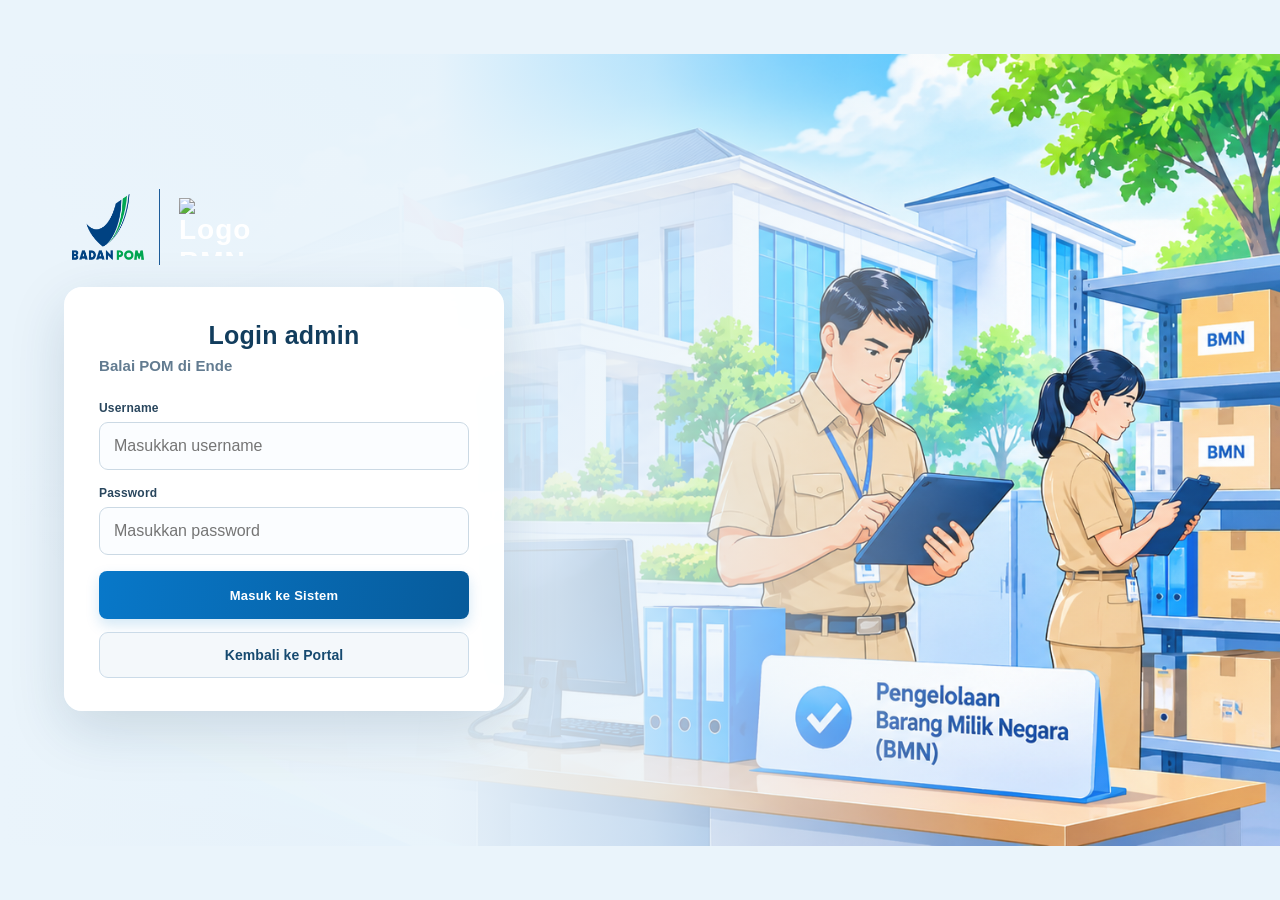
==== commit 995aa7f7: "Fix admin login script and restore visible login fields" ====
--- a/admin.html
+++ b/admin.html
@@ -1302,6 +1302,15 @@
   .login-brand .login-logo.login-logo-bmn{width:70px!important;height:60px!important}
   .login-card{padding:27px 22px!important}
 }
+
+/* Pengaman tampilan form login */
+#loginPage .login-card,
+#loginPage #loginForm,
+#loginPage #loginForm .field{display:block!important;visibility:visible!important;opacity:1!important}
+#loginPage #loginForm .field{position:relative!important;margin:0 0 16px!important}
+#loginPage #loginForm label{display:block!important;visibility:visible!important;color:#29465d!important;margin:0 0 7px!important}
+#loginPage #loginForm input{display:block!important;visibility:visible!important;opacity:1!important;width:100%!important;min-height:48px!important;box-sizing:border-box!important;color:#17354b!important;background:#fbfdff!important}
+#loginPage #loginForm button{display:block!important;visibility:visible!important;opacity:1!important;width:100%!important}
 </style>
 </head>
 
@@ -3054,39 +3063,7 @@
         w.document.write('<!doctype html><html><head><meta charset="utf-8"><title>'+escapeHTML(title)+'</title><style>body{font-family:Arial,sans-serif;padding:20px;color:#000}h1{text-align:center;font-size:17px}p{text-align:center;font-size:11px}table{width:100%;border-collapse:collapse;font-size:10px}th,td{border:1px solid #000;padding:6px;text-align:center}th{background:#ffff00}td:first-child{text-align:left;width:22%}th:last-child,td:last-child{text-align:left;min-width:260px;white-space:pre-line}td{white-space:pre-line}@page{size:landscape;margin:10mm}</style></head><body><h1>MONITORING PEMELIHARAAN APAR &amp; KOTAK P3K</h1><p>Tahun '+escapeHTML(period)+'</p><table><thead><tr>'+heads+'</tr></thead><tbody>'+body+'</tbody></table><script>window.onload=function(){window.print();};<\/script></body></html>');
         w.document.close();return;
       }
-      w.document.write('<!doctype html><html><head><meta charset="utf-8"><title>'+escapeHTML(title)+'</title><style>body{font-family:Arial,sans-serif;padding:22px;color:#172b3a}h1{font-size:20px}p{font-size:12px}table{width:100%;border-collapse:collapse;font-size:10px}th,td{border:1px solid #9aa8b5;padding:6px;text-align:left;vertical-align:top}th{background:#eaf0f5}tr{page-break-inside:avoid}@page{size:landscape;margin:12mm}
-
-    /* LOGIN ADMIN: identitas di kiri atas, form terpisah, ilustrasi di kanan */
-    #loginPage{
-      min-height:100vh!important;display:flex!important;align-items:center!important;
-      justify-content:flex-start!important;padding:48px clamp(22px,7vw,112px)!important;
-      background-color:#eaf4fb!important;
-      background-image:linear-gradient(90deg,#eaf4fb 0%,rgba(234,244,251,.97) 37%,rgba(234,244,251,.65) 54%,rgba(234,244,251,.04) 76%),url('./ilustrasi-pengelolaan-bmn.webp')!important;
-      background-repeat:no-repeat!important;background-position:center center,right center!important;
-      background-size:100% 100%,auto 88%!important;overflow:hidden;
-    }
-    #loginPage:before,#loginPage:after{display:none!important;content:none!important}
-    .login-panel{width:min(440px,100%);display:flex;flex-direction:column;align-items:stretch;position:relative;z-index:2}
-    .login-brand:before,.login-brand:after{display:none!important;content:none!important}
-    .login-brand{display:flex!important;flex-wrap:wrap!important;align-items:center!important;justify-content:flex-start!important;gap:12px!important;margin:0 0 18px!important;text-align:left!important}
-    .login-brand .login-logo{width:66px!important;height:66px!important;margin:0!important;padding:7px!important;border-radius:13px!important;background:#fff!important;border:1px solid #dce7ef!important;box-shadow:0 5px 16px rgba(13,55,86,.10)!important;display:flex!important;align-items:center!important;justify-content:center!important}
-    .login-brand .login-logo img{width:100%!important;height:100%!important;object-fit:contain!important}
-    .login-brand-name{flex-basis:100%!important;text-align:left!important;margin:2px 0 0!important;font-size:23px!important;line-height:1.25!important;letter-spacing:-.35px!important;text-transform:none!important;color:#123d5d!important;font-weight:800!important}
-    .login-brand-place{display:none!important}
-    .login-card{width:100%!important;max-width:440px!important;margin:0!important;padding:30px 34px!important;border:1px solid rgba(255,255,255,.95)!important;border-radius:18px!important;background:rgba(255,255,255,.97)!important;box-shadow:0 18px 55px rgba(13,55,86,.15)!important;backdrop-filter:blur(8px)}
-    .login-card .subtitle{display:none!important}
-    @media(max-width:900px){
-      #loginPage{padding:30px!important;background-size:100% 100%,auto 65%!important;background-position:center center,right bottom!important}
-    }
-    @media(max-width:600px){
-      #loginPage{justify-content:center!important;padding:24px 16px!important;background-image:linear-gradient(rgba(234,244,251,.91),rgba(234,244,251,.91)),url('./ilustrasi-pengelolaan-bmn.webp')!important;background-position:center!important;background-size:cover!important}
-      .login-panel{max-width:440px}
-      .login-brand{gap:10px!important;margin-bottom:16px!important}
-      .login-brand .login-logo{width:58px!important;height:58px!important}
-      .login-brand-name{font-size:21px!important}
-      .login-card{padding:27px 22px!important}
-    }
-</style></head><body><h1>'+escapeHTML(title)+'</h1><p>Periode: '+escapeHTML(period)+' · Jumlah data: '+(laporanAktifRows||[]).length+'</p><table><thead><tr>'+heads+'</tr></thead><tbody>'+body+'</tbody></table><script>window.onload=function(){window.print();};<\/script></body></html>');
+      w.document.write('<!doctype html><html><head><meta charset="utf-8"><title>'+escapeHTML(title)+'</title><style>body{font-family:Arial,sans-serif;padding:22px;color:#172b3a}h1{font-size:20px}p{font-size:12px}table{width:100%;border-collapse:collapse;font-size:10px}th,td{border:1px solid #9aa8b5;padding:6px;text-align:left;vertical-align:top}th{background:#eaf0f5}tr{page-break-inside:avoid}@page{size:landscape;margin:12mm}</style></head><body><h1>'+escapeHTML(title)+'</h1><p>Periode: '+escapeHTML(period)+' · Jumlah data: '+(laporanAktifRows||[]).length+'</p><table><thead><tr>'+heads+'</tr></thead><tbody>'+body+'</tbody></table><script>window.onload=function(){window.print();};<\/script></body></html>');
       w.document.close();
     }
     el("reportKind").addEventListener("change",function(){el("reportUsageTypeWrap").style.display=this.value==="penggunaan"?"block":"none";el("reportMaintenanceTypeWrap").style.display=this.value==="pemeliharaan"?"block":"none";});
